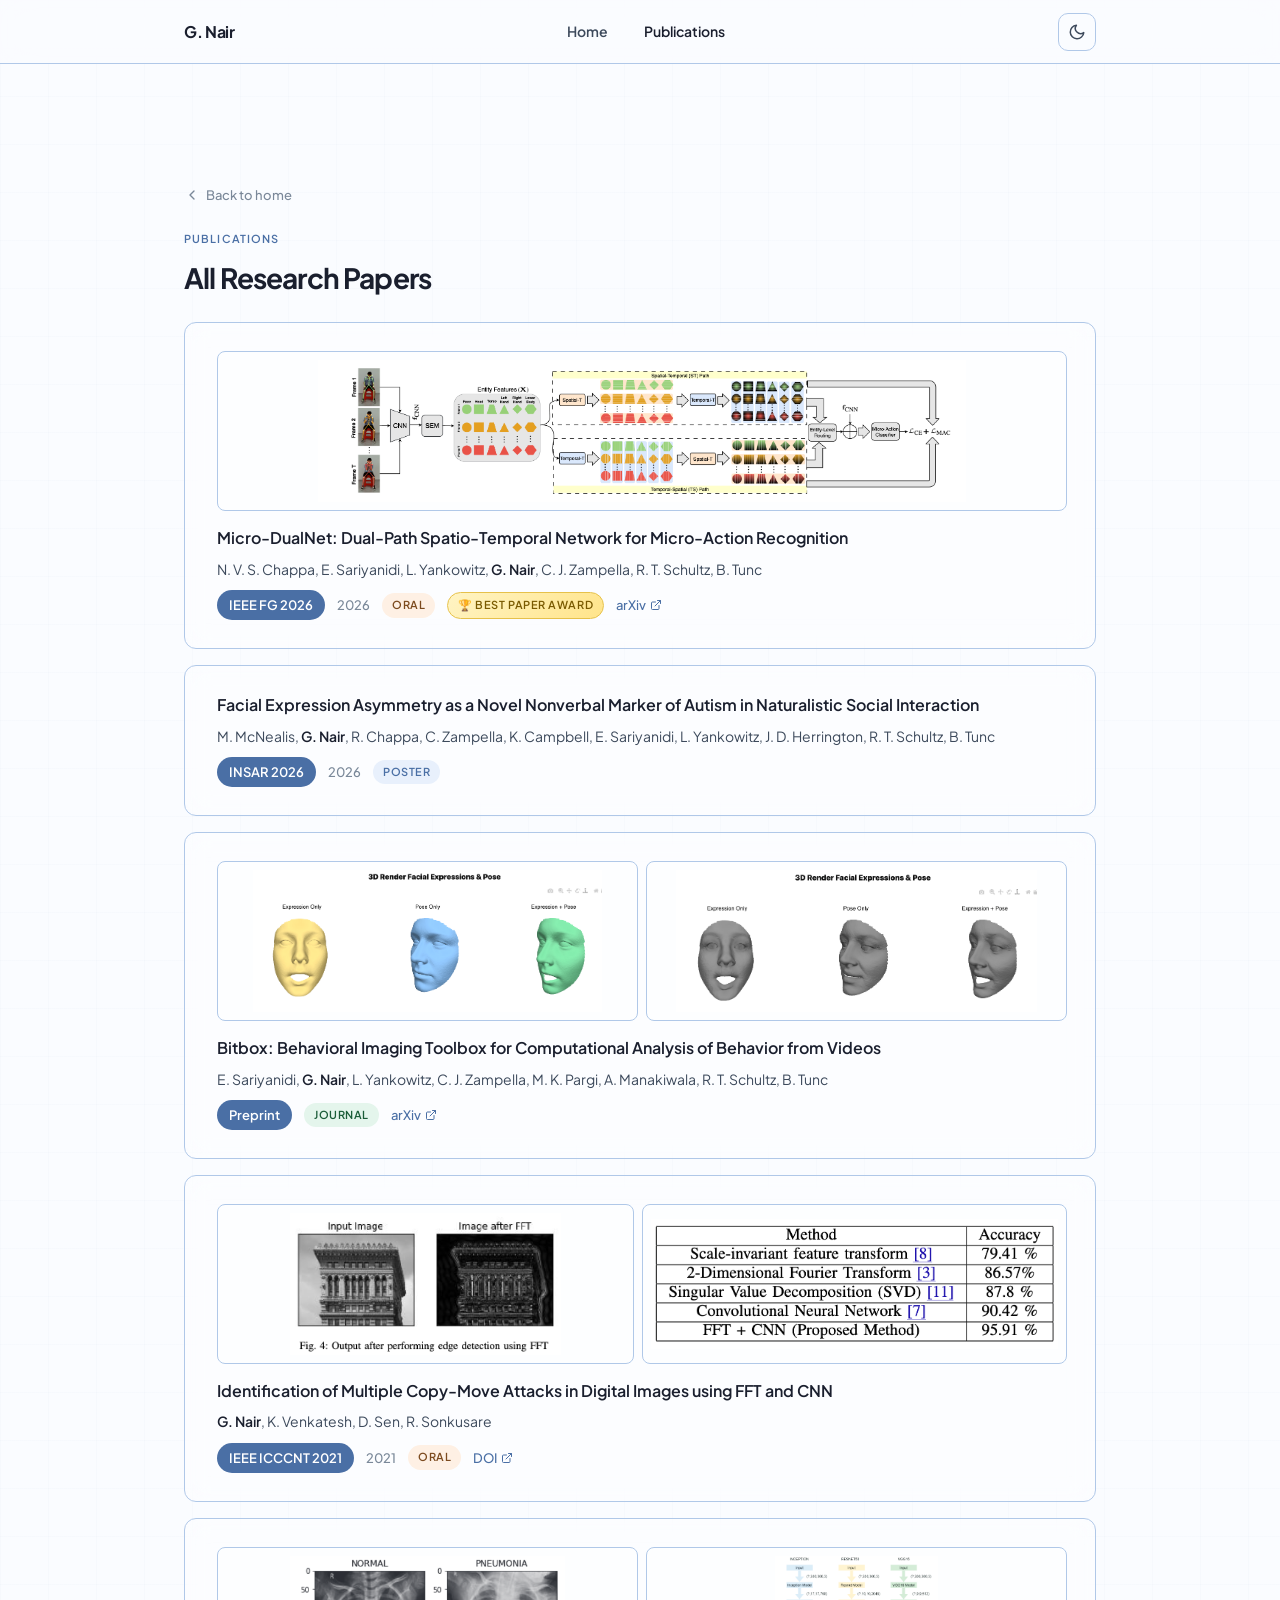
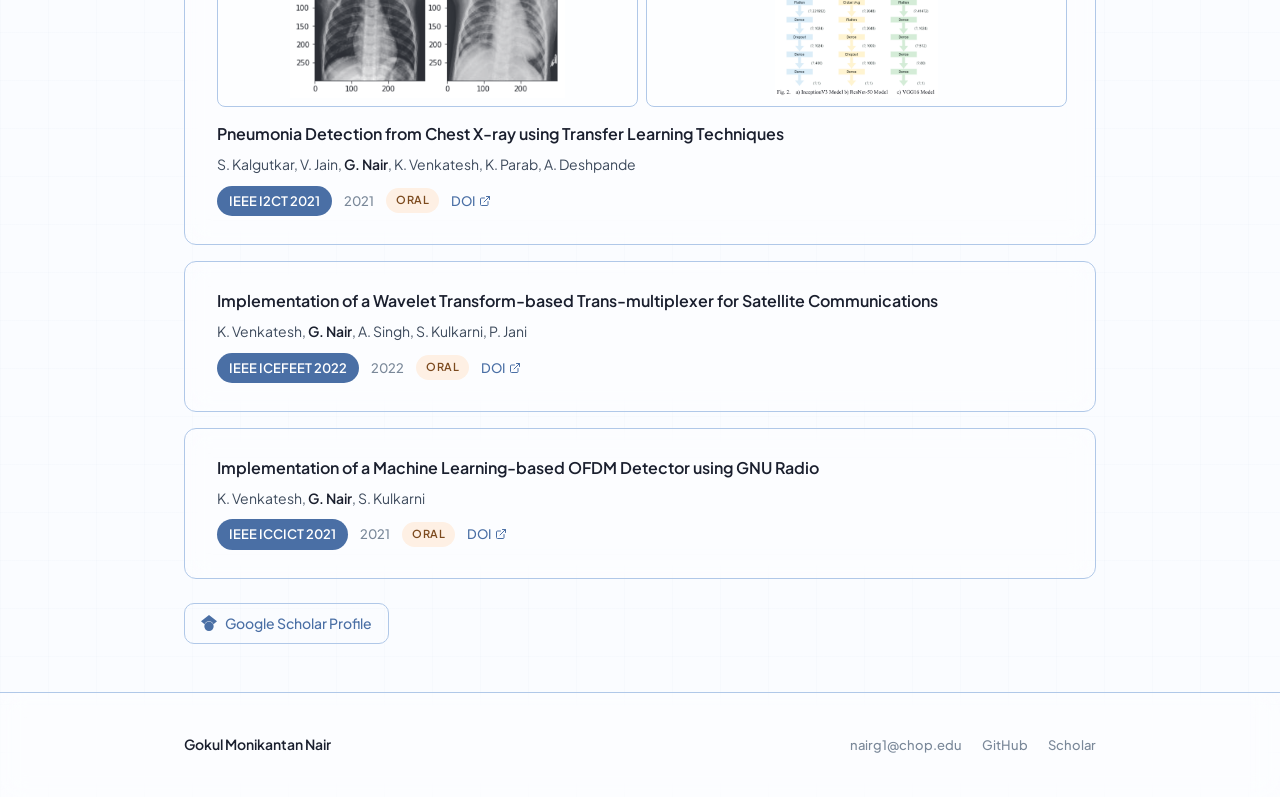
==== publications.html @ 69b96b4e "Add Best Paper Award badge to Selected Research, drop Forthcoming" ====
<!DOCTYPE html>
<html lang="en">
<head>
    <meta charset="UTF-8">
    <meta name="viewport" content="width=device-width, initial-scale=1.0">
    <title>Publications — Gokul Monikantan Nair</title>
    <meta name="description" content="Full list of publications by Gokul Monikantan Nair. Computer vision, behavioral analysis, and signal processing research.">
    <link rel="preconnect" href="https://fonts.googleapis.com">
    <link rel="preconnect" href="https://fonts.gstatic.com" crossorigin>
    <link href="https://fonts.googleapis.com/css2?family=Plus+Jakarta+Sans:wght@300;400;500;600;700;800&display=swap" rel="stylesheet">
    <link rel="stylesheet" href="css/style.css?v=7">
</head>
<body>

<!-- ── Navbar ── -->
<nav id="navbar">
    <div class="nav-primary">
        <div class="nav-inner">
            <a href="index.html" class="nav-brand">G. Nair</a>
            <div class="nav-pages">
                <a href="index.html">Home</a>
                <a href="publications.html" class="active">Publications</a>
            </div>
            <div class="nav-right">
                <button class="theme-toggle" id="themeToggle" aria-label="Toggle dark mode">
                    <svg class="icon-moon" viewBox="0 0 24 24" fill="none" stroke="currentColor" stroke-width="2" stroke-linecap="round" stroke-linejoin="round"><path d="M21 12.79A9 9 0 1 1 11.21 3 7 7 0 0 0 21 12.79z"/></svg>
                    <svg class="icon-sun" viewBox="0 0 24 24" fill="none" stroke="currentColor" stroke-width="2" stroke-linecap="round" stroke-linejoin="round"><circle cx="12" cy="12" r="5"/><line x1="12" y1="1" x2="12" y2="3"/><line x1="12" y1="21" x2="12" y2="23"/><line x1="4.22" y1="4.22" x2="5.64" y2="5.64"/><line x1="18.36" y1="18.36" x2="19.78" y2="19.78"/><line x1="1" y1="12" x2="3" y2="12"/><line x1="21" y1="12" x2="23" y2="12"/><line x1="4.22" y1="19.78" x2="5.64" y2="18.36"/><line x1="18.36" y1="5.64" x2="19.78" y2="4.22"/></svg>
                </button>
            </div>
        </div>
    </div>
</nav>

<main>

<section class="section" style="padding-top: 80px;">
    <a href="index.html" style="font-size: 13px; font-weight: 500; color: var(--text-tertiary); display: inline-flex; align-items: center; gap: 6px; margin-bottom: 24px;">
        <svg width="16" height="16" viewBox="0 0 24 24" fill="none" stroke="currentColor" stroke-width="2" stroke-linecap="round" stroke-linejoin="round"><polyline points="15 18 9 12 15 6"/></svg>
        Back to home
    </a>
    <p class="section-label">Publications</p>
    <h2 class="section-title">All Research Papers</h2>

    <div class="pub-list">

        <div class="pub-card">
            <img src="assets/publication assetts/microdualnet.png" alt="Micro-DualNet figure" class="pub-thumb">
            <p class="pub-title">Micro-DualNet: Dual-Path Spatio-Temporal Network for Micro-Action Recognition</p>
            <p class="pub-authors">N. V. S. Chappa, E. Sariyanidi, L. Yankowitz, <strong>G. Nair</strong>, C. J. Zampella, R. T. Schultz, B. Tunc</p>
            <div class="pub-meta">
                <span class="pub-venue">IEEE FG 2026</span>
                <span class="pub-year">2026</span>
                <span class="pub-badge pub-badge--oral">Oral</span>
                <a href="#" class="pub-badge pub-badge--award" data-lightbox="assets/IMG_5913.jpeg" data-lightbox-alt="FG 2026 Best Paper Award certificate">🏆 Best Paper Award</a>
                <a href="https://arxiv.org/abs/2604.21011" target="_blank" rel="noopener" class="pub-doi">
                    arXiv <svg viewBox="0 0 24 24" fill="none" stroke="currentColor" stroke-width="2" stroke-linecap="round" stroke-linejoin="round"><path d="M18 13v6a2 2 0 0 1-2 2H5a2 2 0 0 1-2-2V8a2 2 0 0 1 2-2h6"/><polyline points="15 3 21 3 21 9"/><line x1="10" y1="14" x2="21" y2="3"/></svg>
                </a>
            </div>
        </div>

        <div class="pub-card">
            <p class="pub-title">Facial Expression Asymmetry as a Novel Nonverbal Marker of Autism in Naturalistic Social Interaction</p>
            <p class="pub-authors">M. McNealis, <strong>G. Nair</strong>, R. Chappa, C. Zampella, K. Campbell, E. Sariyanidi, L. Yankowitz, J. D. Herrington, R. T. Schultz, B. Tunc</p>
            <div class="pub-meta">
                <span class="pub-venue">INSAR 2026</span>
                <span class="pub-year">2026</span>
                <span class="pub-badge">Poster</span>
            </div>
        </div>

        <div class="pub-card">
            <div class="pub-thumb-row">
                <img src="assets/publication assetts/bitbox.png" alt="Bitbox figure 1" class="pub-thumb">
                <img src="assets/publication assetts/bitbox2.png" alt="Bitbox figure 2" class="pub-thumb">
            </div>
            <p class="pub-title">Bitbox: Behavioral Imaging Toolbox for Computational Analysis of Behavior from Videos</p>
            <p class="pub-authors">E. Sariyanidi, <strong>G. Nair</strong>, L. Yankowitz, C. J. Zampella, M. K. Pargi, A. Manakiwala, R. T. Schultz, B. Tunc</p>
            <div class="pub-meta">
                <span class="pub-venue">Preprint</span>
                <span class="pub-badge pub-badge--journal">Journal</span>
                <a href="https://arxiv.org/abs/2512.17655" target="_blank" rel="noopener" class="pub-doi">
                    arXiv <svg viewBox="0 0 24 24" fill="none" stroke="currentColor" stroke-width="2" stroke-linecap="round" stroke-linejoin="round"><path d="M18 13v6a2 2 0 0 1-2 2H5a2 2 0 0 1-2-2V8a2 2 0 0 1 2-2h6"/><polyline points="15 3 21 3 21 9"/><line x1="10" y1="14" x2="21" y2="3"/></svg>
                </a>
            </div>
        </div>

        <div class="pub-card">
            <div class="pub-thumb-row">
                <img src="assets/publication assetts/copymove.png" alt="Copy-Move figure 1" class="pub-thumb">
                <img src="assets/publication assetts/copymove_2.png" alt="Copy-Move figure 2" class="pub-thumb">
            </div>
            <p class="pub-title">Identification of Multiple Copy-Move Attacks in Digital Images using FFT and CNN</p>
            <p class="pub-authors"><strong>G. Nair</strong>, K. Venkatesh, D. Sen, R. Sonkusare</p>
            <div class="pub-meta">
                <span class="pub-venue">IEEE ICCCNT 2021</span>
                <span class="pub-year">2021</span>
                <span class="pub-badge pub-badge--oral">Oral</span>
                <a href="https://doi.org/10.1109/ICCCNT51525.2021.9580052" target="_blank" rel="noopener" class="pub-doi">
                    DOI <svg viewBox="0 0 24 24" fill="none" stroke="currentColor" stroke-width="2" stroke-linecap="round" stroke-linejoin="round"><path d="M18 13v6a2 2 0 0 1-2 2H5a2 2 0 0 1-2-2V8a2 2 0 0 1 2-2h6"/><polyline points="15 3 21 3 21 9"/><line x1="10" y1="14" x2="21" y2="3"/></svg>
                </a>
            </div>
        </div>

        <div class="pub-card">
            <div class="pub-thumb-row">
                <img src="assets/publication assetts/pneumonia.png" alt="Pneumonia figure 1" class="pub-thumb">
                <img src="assets/publication assetts/penumonia_2.png" alt="Pneumonia figure 2" class="pub-thumb">
            </div>
            <p class="pub-title">Pneumonia Detection from Chest X-ray using Transfer Learning Techniques</p>
            <p class="pub-authors">S. Kalgutkar, V. Jain, <strong>G. Nair</strong>, K. Venkatesh, K. Parab, A. Deshpande</p>
            <div class="pub-meta">
                <span class="pub-venue">IEEE I2CT 2021</span>
                <span class="pub-year">2021</span>
                <span class="pub-badge pub-badge--oral">Oral</span>
                <a href="https://doi.org/10.1109/I2CT51068.2021.9417872" target="_blank" rel="noopener" class="pub-doi">
                    DOI <svg viewBox="0 0 24 24" fill="none" stroke="currentColor" stroke-width="2" stroke-linecap="round" stroke-linejoin="round"><path d="M18 13v6a2 2 0 0 1-2 2H5a2 2 0 0 1-2-2V8a2 2 0 0 1 2-2h6"/><polyline points="15 3 21 3 21 9"/><line x1="10" y1="14" x2="21" y2="3"/></svg>
                </a>
            </div>
        </div>

        <div class="pub-card">
            <p class="pub-title">Implementation of a Wavelet Transform-based Trans-multiplexer for Satellite Communications</p>
            <p class="pub-authors">K. Venkatesh, <strong>G. Nair</strong>, A. Singh, S. Kulkarni, P. Jani</p>
            <div class="pub-meta">
                <span class="pub-venue">IEEE ICEFEET 2022</span>
                <span class="pub-year">2022</span>
                <span class="pub-badge pub-badge--oral">Oral</span>
                <a href="https://doi.org/10.1109/ICEFEET51821.2022.9847992" target="_blank" rel="noopener" class="pub-doi">
                    DOI <svg viewBox="0 0 24 24" fill="none" stroke="currentColor" stroke-width="2" stroke-linecap="round" stroke-linejoin="round"><path d="M18 13v6a2 2 0 0 1-2 2H5a2 2 0 0 1-2-2V8a2 2 0 0 1 2-2h6"/><polyline points="15 3 21 3 21 9"/><line x1="10" y1="14" x2="21" y2="3"/></svg>
                </a>
            </div>
        </div>

        <div class="pub-card">
            <p class="pub-title">Implementation of a Machine Learning-based OFDM Detector using GNU Radio</p>
            <p class="pub-authors">K. Venkatesh, <strong>G. Nair</strong>, S. Kulkarni</p>
            <div class="pub-meta">
                <span class="pub-venue">IEEE ICCICT 2021</span>
                <span class="pub-year">2021</span>
                <span class="pub-badge pub-badge--oral">Oral</span>
                <a href="https://doi.org/10.1109/ICCICT50803.2021.9510060" target="_blank" rel="noopener" class="pub-doi">
                    DOI <svg viewBox="0 0 24 24" fill="none" stroke="currentColor" stroke-width="2" stroke-linecap="round" stroke-linejoin="round"><path d="M18 13v6a2 2 0 0 1-2 2H5a2 2 0 0 1-2-2V8a2 2 0 0 1 2-2h6"/><polyline points="15 3 21 3 21 9"/><line x1="10" y1="14" x2="21" y2="3"/></svg>
                </a>
            </div>
        </div>

    </div>

    <a href="https://scholar.google.com/citations?user=rhHh-7oAAAAJ&hl=en" target="_blank" rel="noopener" class="scholar-link" style="margin-top: 24px;">
        <svg viewBox="0 0 24 24" fill="currentColor"><path d="M5.242 13.769L0 9.5 12 0l12 9.5-5.242 4.269C17.548 11.249 14.978 9.5 12 9.5c-2.977 0-5.548 1.748-6.758 4.269zM12 10a7 7 0 1 0 0 14 7 7 0 0 0 0-14z"/></svg>
        Google Scholar Profile
    </a>
</section>

</main>

<!-- ── Footer ── -->
<footer>
    <div class="footer-inner">
        <span class="footer-name">Gokul Monikantan Nair</span>
        <div class="footer-links">
            <a href="mailto:nairg1@chop.edu">nairg1@chop.edu</a>
            <a href="https://github.com/nairg1" target="_blank" rel="noopener">GitHub</a>
            <a href="https://scholar.google.com/citations?user=rhHh-7oAAAAJ&hl=en" target="_blank" rel="noopener">Scholar</a>
        </div>
    </div>
</footer>

<!-- ── Lightbox ── -->
<div class="lightbox" id="lightbox" role="dialog" aria-modal="true" aria-label="Image preview" hidden>
    <button class="lightbox-close" id="lightboxClose" aria-label="Close">
        <svg viewBox="0 0 24 24" fill="none" stroke="currentColor" stroke-width="2.5" stroke-linecap="round" stroke-linejoin="round"><line x1="18" y1="6" x2="6" y2="18"/><line x1="6" y1="6" x2="18" y2="18"/></svg>
    </button>
    <img class="lightbox-img" id="lightboxImg" alt="">
</div>

<script src="js/main.js?v=3"></script>
</body>
</html>
---- css/style.css ----
/* ── Reset & Base ── */
*, *::before, *::after { margin: 0; padding: 0; box-sizing: border-box; }

:root {
    --accent: #4a6fa5;
    --accent-light: #6b8fc0;
    --accent-bg: #e8f0fc;
    --bg: #fafcff;
    --bg-card: rgba(255, 255, 255, 0.35);
    --text: #1a1f2e;
    --text-secondary: #3d4a5c;
    --text-tertiary: #7a8899;
    --border: #b0c8e8;
    --gold: #4a6fa5;
    --sand: #dce8f5;
    --sage: #b8d0ed;
    --shadow-sm: 0 1px 2px rgba(26,31,46,0.06);
    --shadow-md: 0 4px 16px rgba(26,31,46,0.08), 0 1px 3px rgba(26,31,46,0.04);
    --shadow-lg: 0 12px 32px rgba(26,31,46,0.1), 0 4px 8px rgba(26,31,46,0.04);
    --radius: 12px;
    --nav-height: 64px;
    --max-w: 960px;
    --nav-bg: rgba(250, 252, 255, 0.8);
    --nav-bg-scroll: rgba(250, 252, 255, 0.95);
    --mesh: rgba(74, 111, 165, 0.02);
}

[data-theme="dark"] {
    --accent: #6b8fc0;
    --accent-light: #8dadd6;
    --accent-bg: rgba(74, 111, 165, 0.12);
    --bg: #0c0f14;
    --bg-card: #141820;
    --text: #dce4f0;
    --text-secondary: #94a3b8;
    --text-tertiary: #5c6b80;
    --border: #1e2a3a;
    --gold: #6b8fc0;
    --sand: #1a2535;
    --sage: #1e2a3a;
    --shadow-sm: 0 1px 2px rgba(0,0,0,0.4);
    --shadow-md: 0 4px 16px rgba(0,0,0,0.35), 0 1px 3px rgba(0,0,0,0.25);
    --shadow-lg: 0 12px 32px rgba(0,0,0,0.45), 0 4px 8px rgba(0,0,0,0.25);
    --nav-bg: rgba(14, 14, 12, 0.8);
    --nav-bg-scroll: rgba(14, 14, 12, 0.95);
    --mesh: rgba(107, 143, 192, 0.06);
}

html { scroll-behavior: smooth; scroll-padding-top: calc(var(--nav-height) + 40px + 24px); }

body {
    font-family: 'Plus Jakarta Sans', -apple-system, BlinkMacSystemFont, 'Segoe UI', sans-serif;
    background-color: var(--bg);
    background-image:
        linear-gradient(to right, var(--mesh) 1px, transparent 1px),
        linear-gradient(to bottom, var(--mesh) 1px, transparent 1px);
    background-size: 48px 48px;
    color: var(--text);
    line-height: 1.7;
    font-size: 15px;
    -webkit-font-smoothing: antialiased;
    -moz-osx-font-smoothing: grayscale;
    transition: background 0.4s, color 0.4s;
}

::selection { background: var(--accent); color: #fff; }

a { color: var(--accent); text-decoration: none; transition: color 0.2s; }
a:hover { color: var(--accent-light); }



/* ── Animations ── */
@keyframes fadeUp {
    from { opacity: 0; transform: translateY(24px); }
    to { opacity: 1; transform: translateY(0); }
}
@keyframes fadeIn {
    from { opacity: 0; }
    to { opacity: 1; }
}

.animate-on-scroll {
    opacity: 0;
    transform: translateY(24px);
    transition: opacity 0.6s cubic-bezier(0.22, 1, 0.36, 1), transform 0.6s cubic-bezier(0.22, 1, 0.36, 1);
}
.animate-on-scroll.visible {
    opacity: 1;
    transform: translateY(0);
}
.animate-on-scroll.visible.delay-1 { transition-delay: 0.1s; }
.animate-on-scroll.visible.delay-2 { transition-delay: 0.2s; }
.animate-on-scroll.visible.delay-3 { transition-delay: 0.3s; }
.animate-on-scroll.visible.delay-4 { transition-delay: 0.4s; }

/* ── Navbar ── */
nav {
    position: fixed;
    top: 0; left: 0; right: 0;
    z-index: 1000;
    transition: box-shadow 0.3s;
}
nav.scrolled {
    box-shadow: 0 1px 12px rgba(0,0,0,0.06);
}

/* Primary bar */
.nav-primary {
    height: var(--nav-height);
    background: var(--nav-bg);
    backdrop-filter: blur(16px);
    -webkit-backdrop-filter: blur(16px);
    border-bottom: 1px solid var(--border);
}
.nav-inner {
    max-width: var(--max-w);
    margin: 0 auto;
    padding: 0 24px;
    height: 100%;
    display: flex;
    align-items: center;
    justify-content: space-between;
}
.nav-brand {
    font-weight: 700;
    font-size: 16px;
    color: var(--text);
    letter-spacing: -0.02em;
}
.nav-pages { display: flex; gap: 4px; }
.nav-pages a {
    color: var(--text-secondary);
    font-size: 14px;
    font-weight: 600;
    padding: 6px 16px;
    border-radius: 8px;
    transition: color 0.2s, background 0.2s;
}
.nav-pages a:hover, .nav-pages a.active {
    color: var(--text);
}
.nav-right {
    display: flex;
    align-items: center;
    gap: 8px;
}

/* Sub bar */
.nav-sub {
    height: 40px;
    background: var(--nav-bg-scroll);
    border-bottom: 1px solid var(--border);
}
.nav-sub .nav-inner { height: 40px; justify-content: center; }
.nav-sections { display: flex; gap: 4px; }
.nav-sections a {
    color: var(--text-tertiary);
    font-size: 12px;
    font-weight: 500;
    padding: 4px 12px;
    border-radius: 6px;
    transition: color 0.2s, background 0.2s;
}
.nav-sections a:hover, .nav-sections a.active {
    color: var(--accent);
    background: var(--accent-bg);
}

.nav-mobile-toggle {
    display: none;
    background: none;
    border: none;
    cursor: pointer;
    padding: 8px;
    color: var(--text);
}
.nav-mobile-toggle svg { display: block; }

/* ── Layout ── */
main { padding-top: calc(var(--nav-height) + 40px); }
.section {
    max-width: var(--max-w);
    margin: 0 auto;
    padding: 48px 24px;
}
.section-label {
    font-size: 11px;
    font-weight: 600;
    text-transform: uppercase;
    letter-spacing: 0.1em;
    color: var(--accent);
    margin-bottom: 12px;
}
.section-title {
    font-size: 28px;
    font-weight: 700;
    letter-spacing: -0.03em;
    color: var(--text);
    margin-bottom: 28px;
    line-height: 1.2;
}
.divider {
    max-width: var(--max-w);
    margin: 0 auto;
    padding: 0 24px;
}
.divider hr {
    border: none;
    height: 1px;
    background: var(--border);
}

/* ── News ── */
.news-list {
    display: flex;
    flex-direction: column;
    max-height: 200px;
    overflow-y: auto;
    scrollbar-width: thin;
    scrollbar-color: var(--border) transparent;
    padding: 0 12px 0 0;
    position: relative;
}
.news-list::-webkit-scrollbar { width: 3px; }
.news-list::-webkit-scrollbar-track { background: transparent; }
.news-list::-webkit-scrollbar-thumb { background: var(--border); border-radius: 3px; }
.news-list::after {
    content: '';
    position: sticky;
    bottom: 0;
    left: 0;
    right: 0;
    height: 48px;
    background: linear-gradient(transparent, var(--bg));
    pointer-events: none;
    display: block;
}
.news-item {
    display: flex;
    gap: 20px;
    padding: 14px 0;
    border-bottom: 1px solid var(--border);
    align-items: baseline;
}
.news-item:last-child { border-bottom: none; }
.news-date {
    font-size: 13px;
    font-weight: 600;
    color: var(--text-tertiary);
    white-space: nowrap;
    min-width: 90px;
    font-variant-numeric: tabular-nums;
}
.news-text {
    font-size: 14px;
    color: var(--text-secondary);
    line-height: 1.6;
}
.news-text strong { color: var(--text); font-weight: 600; }
.news-icon {
    width: 18px;
    height: 18px;
    object-fit: contain;
    vertical-align: -3px;
    margin-right: 2px;
}

/* ── Hero ── */
.hero {
    max-width: var(--max-w);
    margin: 0 auto;
    padding: 80px 24px 48px;
    display: flex;
    align-items: center;
    gap: 48px;
}
.hero-photo-wrap {
    display: flex;
    flex-direction: column;
    align-items: center;
    gap: 14px;
    flex-shrink: 0;
}
.hero-address {
    font-size: 13px;
    color: var(--text-tertiary);
    line-height: 1.6;
    text-align: center;
    letter-spacing: 0.01em;
}
.hero-text { flex: 1; min-width: 0; }
.hero-photo {
    width: 220px;
    height: 220px;
    border-radius: 50%;
    overflow: hidden;
    flex-shrink: 0;
    box-shadow: var(--shadow-md);
}
.hero-photo img {
    width: 100%;
    height: 100%;
    object-fit: cover;
    border-radius: 50%;
    filter: grayscale(20%);
    transition: filter 0.4s;
}
.hero-photo:hover img {
    filter: grayscale(0%);
}
.hero h1 {
    font-size: clamp(40px, 7vw, 60px);
    font-weight: 400;
    letter-spacing: -0.04em;
    line-height: 1.1;
    margin-bottom: 20px;
    color: var(--text);
}
.hero h1 .hero-first-name {
    font-weight: 800;
    color: var(--accent);
}
.hero h1 .hero-word {
    display: inline-block;
    opacity: 0;
    filter: blur(8px);
    transform: translateY(30px) scale(0.95);
    animation: heroWordIn 0.8s cubic-bezier(0.16, 1, 0.3, 1) forwards;
}
.hero h1 .hero-word:nth-child(1) { animation-delay: 0.2s; }
.hero h1 .hero-word:nth-child(2) { animation-delay: 0.4s; }
.hero h1 .hero-word:nth-child(3) { animation-delay: 0.6s; }
@keyframes heroWordIn {
    0% { opacity: 0; filter: blur(8px); transform: translateY(30px) scale(0.95); }
    60% { opacity: 1; filter: blur(0); transform: translateY(-4px) scale(1.02); }
    100% { opacity: 1; filter: blur(0); transform: translateY(0) scale(1); }
}

/* Stagger the bio and links too */
.hero-bio {
    animation: heroFadeIn 0.7s cubic-bezier(0.16, 1, 0.3, 1) 0.8s both;
}
.hero-links {
    animation: heroFadeIn 0.7s cubic-bezier(0.16, 1, 0.3, 1) 1s both;
}
.hero-photo-wrap {
    animation: heroPhotoIn 0.9s cubic-bezier(0.16, 1, 0.3, 1) 0.1s both;
}
@keyframes heroFadeIn {
    from { opacity: 0; transform: translateY(16px); }
    to { opacity: 1; transform: translateY(0); }
}
@keyframes heroPhotoIn {
    from { opacity: 0; transform: scale(0.9); }
    to { opacity: 1; transform: scale(1); }
}
.hero-bio {
    font-size: 17px;
    line-height: 1.8;
    color: var(--text-secondary);
    max-width: 600px;
    margin-bottom: 32px;
}
.hero-links {
    display: flex;
    gap: 16px;
    flex-wrap: wrap;
    justify-content: space-between;
    max-width: 360px;
}
.hero-link.icon-only {
    width: 40px;
    height: 40px;
    padding: 0;
    justify-content: center;
    background: transparent;
    border: none;
    color: var(--text-secondary);
}
.hero-link.icon-only:hover {
    color: var(--accent);
    transform: translateY(-2px);
    background: transparent;
    box-shadow: none;
}
.hero-link.icon-only svg { width: 20px; height: 20px; }
.hero-link {
    display: inline-flex;
    align-items: center;
    gap: 8px;
    padding: 10px 20px;
    border-radius: 10px;
    font-size: 14px;
    font-weight: 500;
    transition: all 0.25s cubic-bezier(0.22, 1, 0.36, 1);
}
.hero-link.primary {
    background: var(--accent);
    color: #fff;
}
.hero-link.primary:hover {
    background: var(--accent-light);
    color: #fff;
    transform: translateY(-1px);
    box-shadow: 0 4px 14px rgba(74, 111, 165, 0.25);
}
.hero-link.secondary {
    background: var(--bg-card);
    color: var(--text);
    border: 1px solid var(--border);
}
.hero-link.secondary:hover {
    border-color: var(--accent);
    color: var(--accent);
    transform: translateY(-1px);
    box-shadow: var(--shadow-md);
}
.hero-link svg { width: 16px; height: 16px; flex-shrink: 0; }

/* ── Dark mode toggle ── */
.theme-toggle {
    background: none;
    border: 1px solid var(--border);
    border-radius: 10px;
    width: 38px;
    height: 38px;
    display: flex;
    align-items: center;
    justify-content: center;
    cursor: pointer;
    color: var(--text-secondary);
    transition: color 0.3s, border-color 0.3s, background 0.3s;
    flex-shrink: 0;
}
.theme-toggle:hover {
    color: var(--accent);
    border-color: var(--accent);
    background: var(--accent-bg);
}
.theme-toggle svg { width: 18px; height: 18px; }
.theme-toggle .icon-sun { display: none; }
.theme-toggle .icon-moon { display: block; }
[data-theme="dark"] .theme-toggle .icon-sun { display: block; }
[data-theme="dark"] .theme-toggle .icon-moon { display: none; }

/* ── Education ── */
.edu-grid { display: flex; flex-direction: column; gap: 16px; }
.edu-card {
    background: var(--bg-card);
    backdrop-filter: blur(12px);
    -webkit-backdrop-filter: blur(12px);
    border: 1px solid var(--border);
    border-radius: var(--radius);
    padding: 24px 28px;
    display: flex;
    align-items: center;
    gap: 18px;
    transition: box-shadow 0.3s, transform 0.3s, border-color 0.3s;
}
.edu-card:hover {
    box-shadow: var(--shadow-md);
    transform: translateY(-2px);
    border-color: var(--accent-light);
}
.edu-logo {
    width: 44px;
    height: 44px;
    flex-shrink: 0;
    display: flex;
    align-items: center;
    justify-content: center;
}
.edu-logo img {
    width: 100%;
    height: 100%;
    object-fit: contain;
    filter: none;
    opacity: 1;
    transition: filter 0.4s, opacity 0.4s;
}
.edu-card:hover .edu-logo img {
    filter: none;
    opacity: 1;
}
.edu-info { flex: 1; min-width: 0; }
.edu-card--courses { align-items: flex-start; }
.edu-card--courses .edu-logo { margin-top: 2px; }
.edu-courses-toggle {
    display: inline-flex;
    align-items: center;
    gap: 6px;
    font-size: 13px;
    font-weight: 500;
    color: var(--accent);
    background: none;
    border: none;
    cursor: pointer;
    padding: 4px 0;
    margin-top: 6px;
    transition: color 0.2s;
}
.edu-courses-toggle:hover { color: var(--accent-light); }
.edu-courses-toggle svg {
    width: 14px;
    height: 14px;
    transition: transform 0.3s cubic-bezier(0.22, 1, 0.36, 1);
}
.edu-courses-toggle.open svg { transform: rotate(180deg); }
.edu-courses {
    max-height: 0;
    overflow: hidden;
    transition: max-height 0.4s cubic-bezier(0.22, 1, 0.36, 1), opacity 0.3s;
    opacity: 0;
}
.edu-courses.open {
    max-height: 300px;
    opacity: 1;
}
.edu-courses ul {
    list-style: none;
    display: flex;
    flex-wrap: wrap;
    gap: 6px;
    padding-top: 10px;
}
.edu-courses li {
    font-size: 12px;
    font-weight: 500;
    color: var(--text-secondary);
    background: var(--bg);
    border: 1px solid var(--border);
    padding: 5px 12px;
    border-radius: 6px;
    transition: border-color 0.2s, color 0.2s;
}
.edu-courses li:hover {
    border-color: var(--accent-light);
    color: var(--accent);
}
.edu-degree {
    font-size: 16px;
    font-weight: 600;
    color: var(--text);
    margin-bottom: 4px;
}
.edu-gpa {
    font-size: 12px;
    font-weight: 500;
    color: var(--text-tertiary);
    margin-left: 8px;
}
.edu-school {
    font-size: 14px;
    color: var(--text-secondary);
}
.edu-year {
    font-size: 13px;
    font-weight: 500;
    color: var(--text-tertiary);
    white-space: nowrap;
    background: var(--bg);
    padding: 4px 12px;
    border-radius: 100px;
}

/* ── Experience ── */
.timeline { position: relative; }
.timeline::before {
    content: '';
    position: absolute;
    left: 15px;
    top: 8px;
    bottom: 8px;
    width: 2px;
    border: none;
    background: repeating-linear-gradient(
        to bottom,
        var(--border) 0px,
        var(--border) 8px,
        transparent 8px,
        transparent 20px
    );
}
.timeline-item {
    position: relative;
    padding-left: 48px;
    padding-bottom: 40px;
    display: flex;
    align-items: center;
}
.timeline-item:last-child { padding-bottom: 0; }
.timeline-dot {
    position: absolute;
    left: 9px;
    width: 14px;
    height: 14px;
    border-radius: 50%;
    background: var(--bg);
    border: 2px solid var(--border);
    z-index: 1;
    transition: all 0.4s cubic-bezier(0.22, 1, 0.36, 1);
    box-shadow: 0 0 0 4px var(--bg);
}
.timeline-item:first-child .timeline-dot {
    background: var(--accent);
    border-color: var(--accent);
    box-shadow: 0 0 0 4px var(--bg), 0 0 0 6px var(--accent-bg);
}
.timeline-item:hover .timeline-dot {
    background: var(--accent);
    border-color: var(--accent);
    transform: scale(1.3);
    box-shadow: 0 0 0 4px var(--bg), 0 0 0 6px var(--accent-bg);
}
.timeline-card {
    background: var(--bg-card);
    backdrop-filter: blur(12px);
    -webkit-backdrop-filter: blur(12px);
    border: 1px solid var(--border);
    border-radius: var(--radius);
    padding: 24px 28px;
    transition: box-shadow 0.3s, transform 0.3s, border-color 0.3s;
    display: flex;
    gap: 20px;
    align-items: flex-start;
}
.timeline-item:hover .timeline-card {
    box-shadow: var(--shadow-md);
    transform: translateY(-2px);
    border-color: var(--accent-light);
}
.timeline-logo {
    width: 32px;
    height: 32px;
    border-radius: 50%;
    flex-shrink: 0;
    overflow: hidden;
    background: var(--sage);
}
.timeline-logo img {
    width: 100%;
    height: 100%;
    object-fit: cover;
    filter: none;
    opacity: 1;
    transition: filter 0.4s, opacity 0.4s;
}
.timeline-item:hover .timeline-logo img {
    filter: none;
    opacity: 1;
}
.timeline-content { flex: 1; min-width: 0; }
.timeline-header {
    display: flex;
    justify-content: space-between;
    align-items: flex-start;
    gap: 12px;
    margin-bottom: 8px;
    flex-wrap: wrap;
}
.timeline-role {
    font-size: 16px;
    font-weight: 600;
    color: var(--text);
}
.timeline-date {
    font-size: 13px;
    font-weight: 500;
    color: var(--text-tertiary);
    white-space: nowrap;
    background: var(--bg);
    padding: 4px 12px;
    border-radius: 100px;
}
.timeline-org {
    font-size: 14px;
    color: var(--accent);
    font-weight: 500;
    margin-bottom: 10px;
}
.timeline-desc {
    font-size: 14px;
    color: var(--text-secondary);
    line-height: 1.7;
}

/* ── Publications ── */
.pub-list { display: flex; flex-direction: column; gap: 16px; }
.pub-thumb {
    width: 100%;
    height: 160px;
    object-fit: contain;
    border-radius: 8px;
    margin-bottom: 16px;
    border: 1px solid var(--border);
    display: block;
    background: var(--bg-card);
    padding: 8px;
    transition: transform 0.35s cubic-bezier(0.22, 1, 0.36, 1);
}
.pub-card:hover .pub-thumb {
    transform: scale(1.02);
}
.pub-thumb-row {
    display: flex;
    gap: 8px;
    margin-bottom: 16px;
}
.pub-thumb-row .pub-thumb {
    width: 50%;
    margin-bottom: 0;
}

.pub-card {
    background: var(--bg-card);
    backdrop-filter: blur(12px);
    -webkit-backdrop-filter: blur(12px);
    border: 1px solid var(--border);
    border-radius: var(--radius);
    padding: 28px;
    padding-left: 32px;
    transition: transform 0.35s cubic-bezier(0.22, 1, 0.36, 1),
                box-shadow 0.35s cubic-bezier(0.22, 1, 0.36, 1),
                border-color 0.35s cubic-bezier(0.22, 1, 0.36, 1),
                background 0.35s cubic-bezier(0.22, 1, 0.36, 1);
    position: relative;
    overflow: hidden;
}
.pub-card::before {
    content: '';
    position: absolute;
    left: 0;
    top: 0;
    bottom: 0;
    width: 3px;
    background: var(--accent);
    transform: scaleY(0);
    transform-origin: top;
    transition: transform 0.4s cubic-bezier(0.22, 1, 0.36, 1);
}
.pub-card:hover {
    box-shadow: var(--shadow-lg);
    transform: translateY(-4px);
    border-color: var(--accent-light);
    background: var(--accent-bg);
}
.pub-card:hover::before {
    transform: scaleY(1);
}
.pub-card .pub-title,
.pub-card .pub-authors,
.pub-card .pub-meta {
    transition: transform 0.35s cubic-bezier(0.22, 1, 0.36, 1);
}
.pub-card:hover .pub-title { transform: translateX(4px); }
.pub-title {
    font-size: 16px;
    font-weight: 600;
    color: var(--text);
    margin-bottom: 8px;
    line-height: 1.4;
}
.pub-authors {
    font-size: 14px;
    color: var(--text-secondary);
    margin-bottom: 10px;
    line-height: 1.6;
}
.pub-authors strong { color: var(--text); font-weight: 600; }
.pub-meta {
    display: flex;
    align-items: center;
    gap: 12px;
    flex-wrap: wrap;
}
.pub-venue {
    font-size: 13px;
    font-weight: 600;
    color: #fff;
    background: var(--gold);
    padding: 4px 12px;
    border-radius: 100px;
}
.pub-year {
    font-size: 13px;
    color: var(--text-tertiary);
    font-weight: 500;
}
.pub-doi {
    font-size: 13px;
    font-weight: 500;
    color: var(--accent);
    display: inline-flex;
    align-items: center;
    gap: 4px;
    transition: color 0.2s;
}
.pub-doi:hover { color: var(--accent-light); }
.pub-doi svg { width: 12px; height: 12px; }
.pub-badge {
    font-size: 11px;
    font-weight: 600;
    text-transform: uppercase;
    letter-spacing: 0.05em;
    color: var(--accent);
    background: var(--accent-bg);
    padding: 3px 10px;
    border-radius: 100px;
}
.pub-badge--oral {
    color: #7c4a1e;
    background: #fef0e4;
}
.pub-badge--journal {
    color: #1a5c38;
    background: #e4f5ec;
}
.pub-badge--award {
    color: #7a5a00;
    background: linear-gradient(135deg, #fff4c4 0%, #ffe48a 100%);
    border: 1px solid #e6c14a;
    text-decoration: none;
    cursor: pointer;
    transition: transform 0.15s ease, box-shadow 0.2s ease;
}
.pub-badge--award:hover {
    transform: translateY(-1px);
    box-shadow: 0 4px 10px rgba(230, 193, 74, 0.35);
}
[data-theme="dark"] .pub-badge--oral { color: #e8a87c; background: rgba(228, 120, 40, 0.12); }
[data-theme="dark"] .pub-badge--journal { color: #5ec48a; background: rgba(40, 180, 100, 0.1); }
[data-theme="dark"] .pub-badge--award {
    color: #ffd86b;
    background: rgba(230, 193, 74, 0.12);
    border-color: rgba(230, 193, 74, 0.4);
}

/* ── Award link in news ── */
.award-link {
    color: #b8860b;
    text-decoration: none;
    border-bottom: 1px dashed rgba(184, 134, 11, 0.5);
    cursor: pointer;
    transition: color 0.2s, border-color 0.2s;
}
.award-link:hover {
    color: #d4a017;
    border-bottom-color: #d4a017;
}
[data-theme="dark"] .award-link {
    color: #ffd86b;
    border-bottom-color: rgba(255, 216, 107, 0.5);
}
[data-theme="dark"] .award-link:hover { color: #ffe89a; border-bottom-color: #ffe89a; }

/* ── Lightbox ── */
.lightbox {
    position: fixed;
    inset: 0;
    background: rgba(0, 0, 0, 0.85);
    display: flex;
    align-items: center;
    justify-content: center;
    z-index: 1000;
    padding: 24px;
    opacity: 0;
    transition: opacity 0.2s ease;
}
.lightbox[hidden] { display: none; }
.lightbox.visible { opacity: 1; }
.lightbox-img {
    max-width: min(95vw, 1100px);
    max-height: 90vh;
    border-radius: 8px;
    box-shadow: 0 20px 60px rgba(0, 0, 0, 0.5);
    object-fit: contain;
    background: #fff;
}
.lightbox-close {
    position: absolute;
    top: 18px;
    right: 18px;
    width: 40px;
    height: 40px;
    border-radius: 50%;
    background: rgba(255, 255, 255, 0.12);
    color: #fff;
    border: none;
    cursor: pointer;
    display: flex;
    align-items: center;
    justify-content: center;
    transition: background 0.2s;
}
.lightbox-close:hover { background: rgba(255, 255, 255, 0.25); }
.lightbox-close svg { width: 20px; height: 20px; }
.scholar-link {
    display: inline-flex;
    align-items: center;
    gap: 8px;
    margin-top: 24px;
    font-size: 14px;
    font-weight: 500;
    color: var(--accent);
    padding: 8px 16px;
    border: 1px solid var(--border);
    border-radius: 10px;
    transition: all 0.25s;
}
.scholar-link:hover {
    border-color: var(--accent);
    background: var(--accent-bg);
    transform: translateY(-1px);
}
.scholar-link svg { width: 16px; height: 16px; }
.pub-links {
    display: flex;
    gap: 12px;
    margin-top: 24px;
    flex-wrap: wrap;
}

/* ── Projects ── */
.project-grid { display: flex; flex-direction: column; gap: 16px; }
.project-card {
    background: var(--bg-card);
    backdrop-filter: blur(12px);
    -webkit-backdrop-filter: blur(12px);
    border: 1px solid var(--border);
    border-radius: var(--radius);
    padding: 28px;
    transition: box-shadow 0.3s, transform 0.3s, border-color 0.3s;
}
.project-card:hover {
    box-shadow: var(--shadow-md);
    transform: translateY(-2px);
    border-color: var(--accent-light);
}
.project-title {
    font-size: 16px;
    font-weight: 600;
    color: var(--text);
    margin-bottom: 8px;
}
.project-desc {
    font-size: 14px;
    color: var(--text-secondary);
    line-height: 1.7;
    margin-bottom: 14px;
}
.project-tags { display: flex; flex-wrap: wrap; gap: 6px; }
.project-tag {
    font-size: 12px;
    font-weight: 500;
    color: var(--accent);
    background: var(--accent-bg);
    padding: 4px 10px;
    border-radius: 6px;
}

/* ── Skills ── */
#skills .skills-tags {
    display: grid;
    grid-template-columns: repeat(auto-fill, minmax(140px, 1fr));
    gap: 10px;
}
#skills .skill-tag {
    justify-content: center;
}
.skills-group { margin-bottom: 28px; }
.skills-group:last-child { margin-bottom: 0; }
.skills-group-title {
    font-size: 13px;
    font-weight: 600;
    color: var(--text-tertiary);
    text-transform: uppercase;
    letter-spacing: 0.08em;
    margin-bottom: 12px;
}
.skills-tags { display: flex; flex-wrap: wrap; gap: 10px; }
.skill-tag {
    display: inline-flex;
    align-items: center;
    gap: 10px;
    font-size: 13px;
    font-weight: 500;
    color: var(--text);
    background: var(--bg-card);
    backdrop-filter: blur(12px);
    -webkit-backdrop-filter: blur(12px);
    border: 1px solid var(--border);
    padding: 10px 18px;
    border-radius: 10px;
    transition: all 0.3s cubic-bezier(0.22, 1, 0.36, 1);
    cursor: default;
}
.skill-tag:hover {
    border-color: var(--accent);
    color: var(--accent);
    background: var(--accent-bg);
    transform: translateY(-3px);
    box-shadow: var(--shadow-md);
}
.skill-tag i,
.skill-tag svg {
    font-size: 20px;
    width: 20px;
    height: 20px;
    flex-shrink: 0;
    transition: transform 0.3s cubic-bezier(0.22, 1, 0.36, 1);
}
.skill-tag:hover i,
.skill-tag:hover svg {
    transform: scale(1.15);
}
.skill-tag .skill-icon-color { color: var(--text-tertiary); transition: color 0.3s; }
.skill-tag:hover .skill-icon-color { color: var(--accent); }

/* ── Footer ── */
footer {
    border-top: 1px solid var(--border);
    background: var(--bg-card);
    backdrop-filter: blur(12px);
    -webkit-backdrop-filter: blur(12px);
}
.footer-inner {
    max-width: var(--max-w);
    margin: 0 auto;
    padding: 40px 24px;
    display: flex;
    justify-content: space-between;
    align-items: center;
    flex-wrap: wrap;
    gap: 16px;
}
.footer-name {
    font-size: 14px;
    font-weight: 600;
    color: var(--text);
}
.footer-links {
    display: flex;
    gap: 20px;
}
.footer-links a {
    font-size: 13px;
    color: var(--text-tertiary);
    font-weight: 500;
    transition: color 0.2s;
}
.footer-links a:hover { color: var(--accent); }

/* ── Scroll to Top ── */
.scroll-top {
    position: fixed;
    bottom: 32px;
    right: 32px;
    width: 44px;
    height: 44px;
    background: var(--accent);
    color: #fff;
    border: none;
    border-radius: 12px;
    cursor: pointer;
    display: flex;
    align-items: center;
    justify-content: center;
    opacity: 0;
    visibility: hidden;
    transform: translateY(12px);
    transition: all 0.3s cubic-bezier(0.22, 1, 0.36, 1);
    box-shadow: 0 4px 14px rgba(74, 111, 165, 0.25);
    z-index: 999;
}
.scroll-top.visible {
    opacity: 1;
    visibility: visible;
    transform: translateY(0);
}
.scroll-top:hover {
    background: var(--accent-light);
    transform: translateY(-2px);
    box-shadow: 0 6px 20px rgba(74, 111, 165, 0.35);
}
.scroll-top svg { width: 20px; height: 20px; }

/* ── Mobile ── */
@media (max-width: 640px) {
    .section { padding: 40px 16px; }
    .section-title { font-size: 24px; margin-bottom: 24px; }

    /* Nav */
    .nav-sub { display: none; }
    main { padding-top: var(--nav-height); }
    .nav-pages a { font-size: 13px; padding: 6px 10px; }
    .nav-sections { display: none; }
    .nav-sections.open {
        display: flex;
        flex-direction: column;
        position: absolute;
        top: var(--nav-height);
        left: 0;
        right: 0;
        background: var(--nav-bg-scroll);
        backdrop-filter: blur(16px);
        border-bottom: 1px solid var(--border);
        padding: 12px 20px;
        gap: 4px;
        animation: fadeIn 0.2s ease;
    }
    .nav-mobile-toggle { display: block; }

    /* Hero */
    .hero {
        padding: 60px 16px 40px;
        flex-direction: column;
        text-align: center;
        gap: 28px;
    }
    .hero-photo { width: 160px; height: 160px; }
    .hero-photo-wrap { align-items: center; }
    .hero-links { justify-content: center; flex-wrap: wrap; }
    .hero-link { padding: 8px 16px; font-size: 13px; }
    .hero h1 { font-size: 30px; white-space: nowrap; }
    .hero-bio { font-size: 15px; margin-bottom: 24px; }
    .hero-address { font-size: 11px; }

    /* News */
    .news-item { gap: 12px; }
    .news-date { min-width: 75px; font-size: 12px; }
    .news-text { font-size: 13px; }

    /* Education */
    .edu-card { flex-direction: column; gap: 10px; align-items: flex-start !important; }
    .edu-gpa { display: block; margin-left: 0; margin-top: 2px; }

    /* Experience */
    .timeline-header { flex-direction: column; gap: 6px; }
    .timeline::before { left: 11px; }
    .timeline-item { padding-left: 36px; }
    .timeline-dot { left: 5px; }
    .timeline-card { flex-direction: column; gap: 12px; padding: 20px; }

    /* Publications */
    .pub-card { padding: 20px; }
    .pub-title { font-size: 15px; }
    .pub-links { flex-direction: column; }
    .pub-links .scholar-link { justify-content: center; }

    /* Skills */
    #skills .skills-tags { grid-template-columns: repeat(auto-fill, minmax(120px, 1fr)); }
    .skill-tag { padding: 8px 14px; font-size: 12px; }

    /* Footer */
    .footer-inner { flex-direction: column; text-align: center; }
    .scroll-top { bottom: 16px; right: 16px; width: 36px; height: 36px; border-radius: 10px; }
}
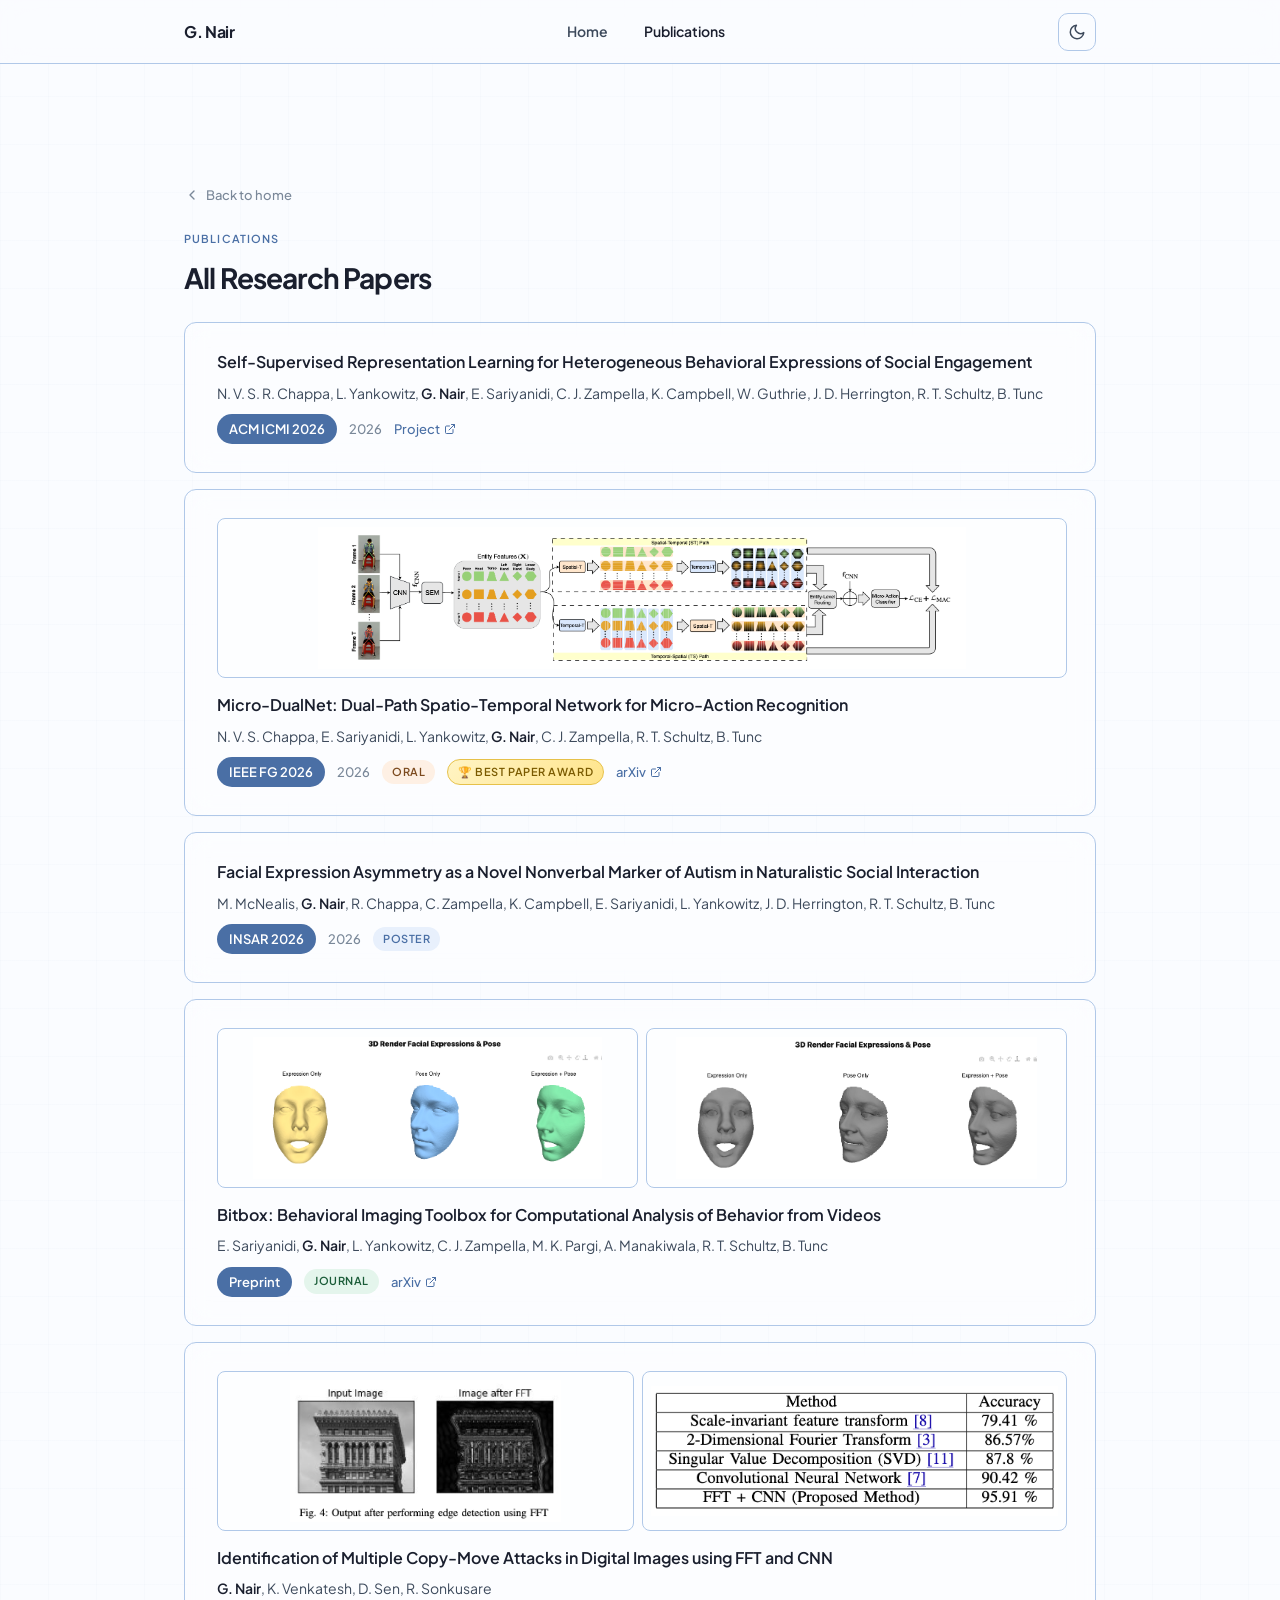
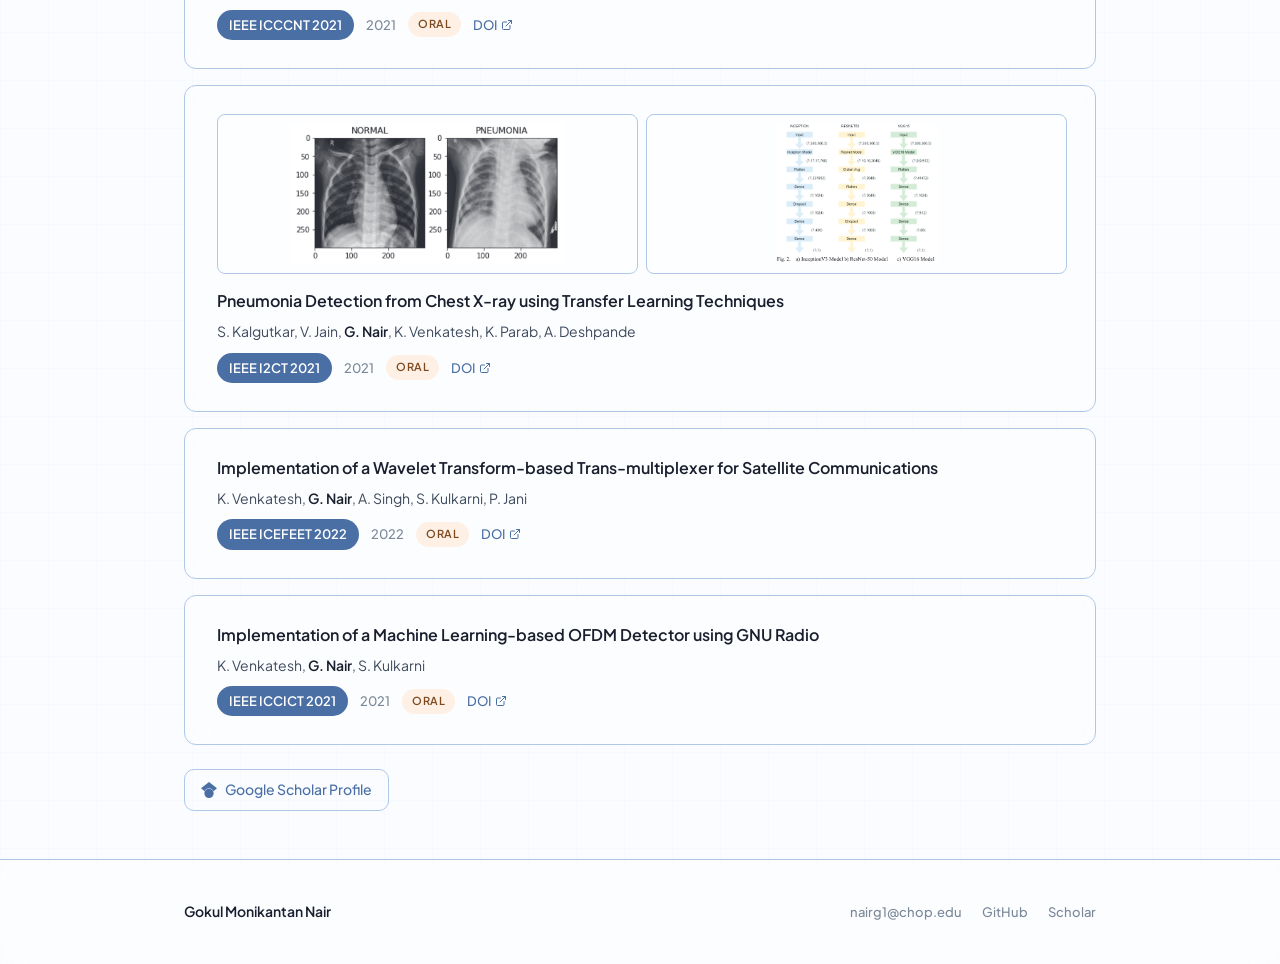
==== commit b2536c3e: "Add ICMI 2026 news entry and publication card" ====
--- a/publications.html
+++ b/publications.html
@@ -42,6 +42,18 @@
     <h2 class="section-title">All Research Papers</h2>
 
     <div class="pub-list">
+
+        <div class="pub-card">
+            <p class="pub-title">Self-Supervised Representation Learning for Heterogeneous Behavioral Expressions of Social Engagement</p>
+            <p class="pub-authors">N. V. S. R. Chappa, L. Yankowitz, <strong>G. Nair</strong>, E. Sariyanidi, C. J. Zampella, K. Campbell, W. Guthrie, J. D. Herrington, R. T. Schultz, B. Tunc</p>
+            <div class="pub-meta">
+                <span class="pub-venue">ACM ICMI 2026</span>
+                <span class="pub-year">2026</span>
+                <a href="https://compsygroup.github.io/ssl.social.engagement/" target="_blank" rel="noopener" class="pub-doi">
+                    Project <svg viewBox="0 0 24 24" fill="none" stroke="currentColor" stroke-width="2" stroke-linecap="round" stroke-linejoin="round"><path d="M18 13v6a2 2 0 0 1-2 2H5a2 2 0 0 1-2-2V8a2 2 0 0 1 2-2h6"/><polyline points="15 3 21 3 21 9"/><line x1="10" y1="14" x2="21" y2="3"/></svg>
+                </a>
+            </div>
+        </div>
 
         <div class="pub-card">
             <img src="assets/publication assetts/microdualnet.png" alt="Micro-DualNet figure" class="pub-thumb">
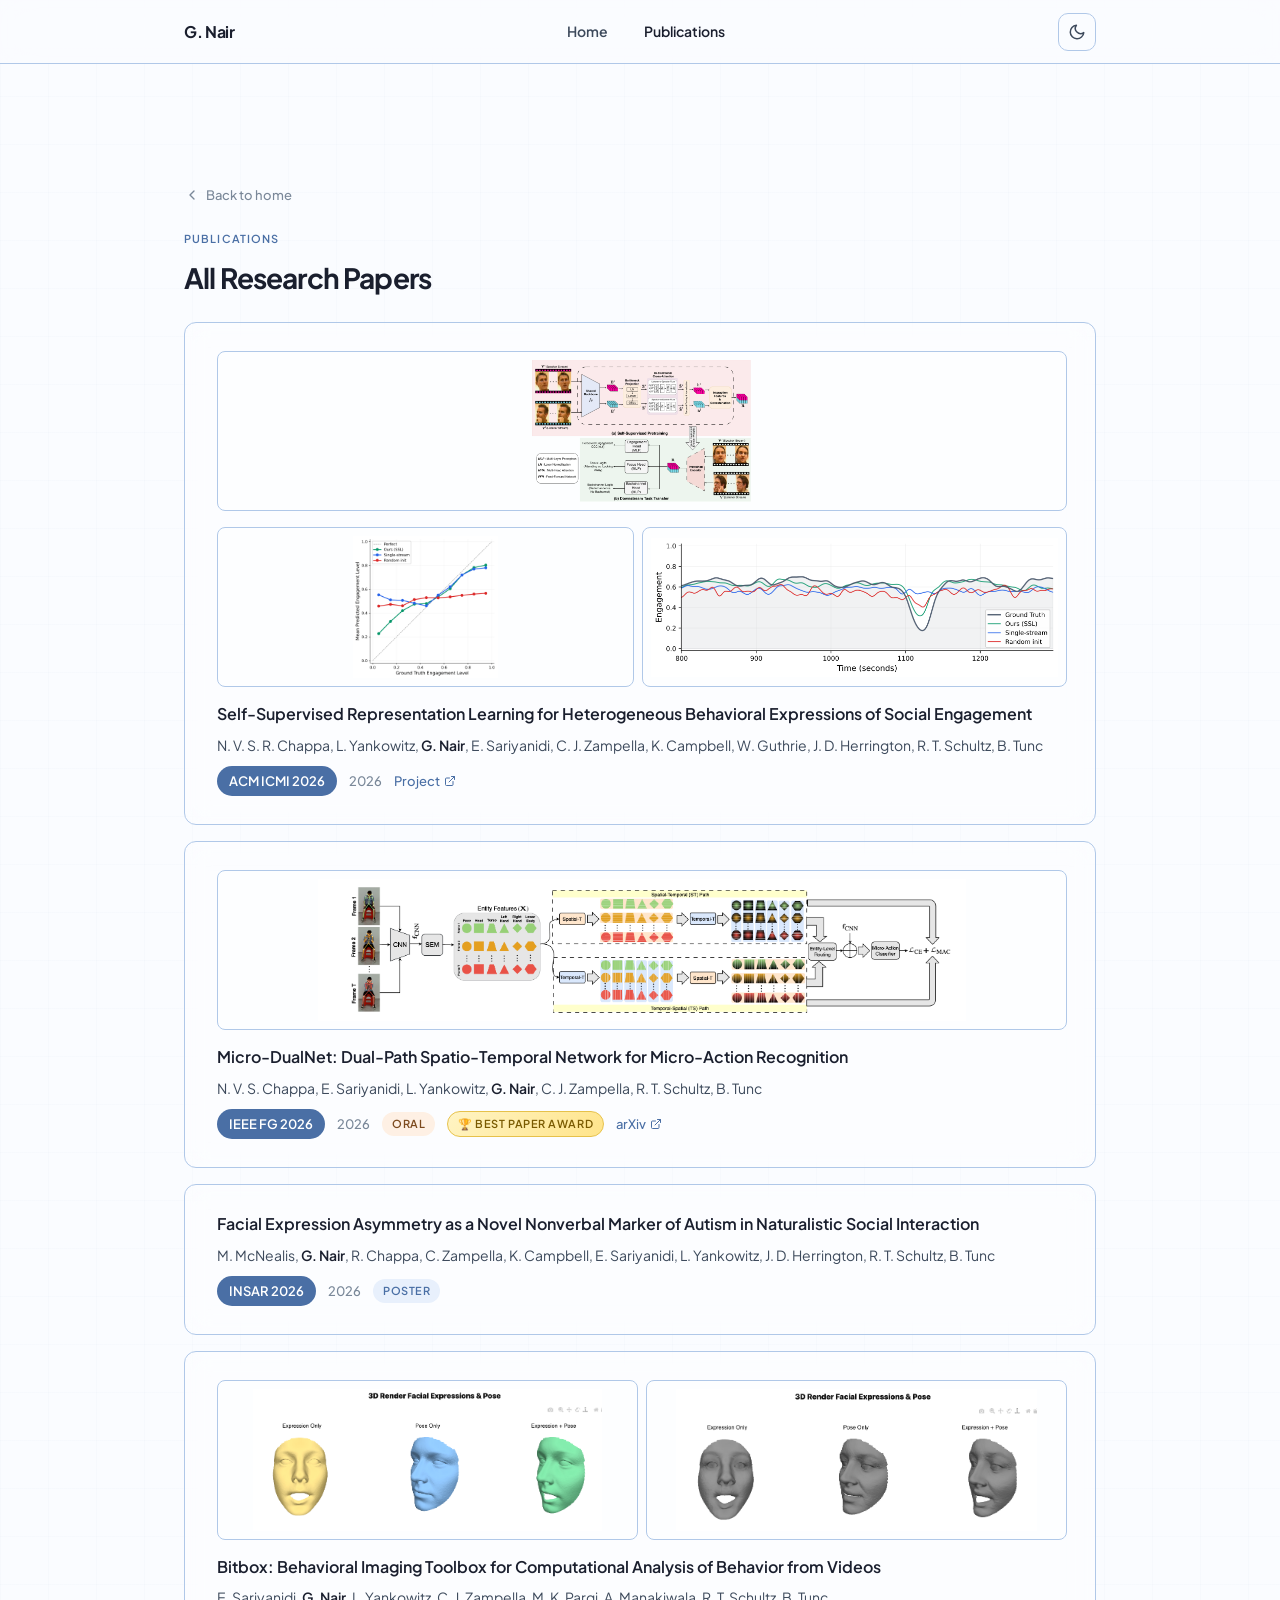
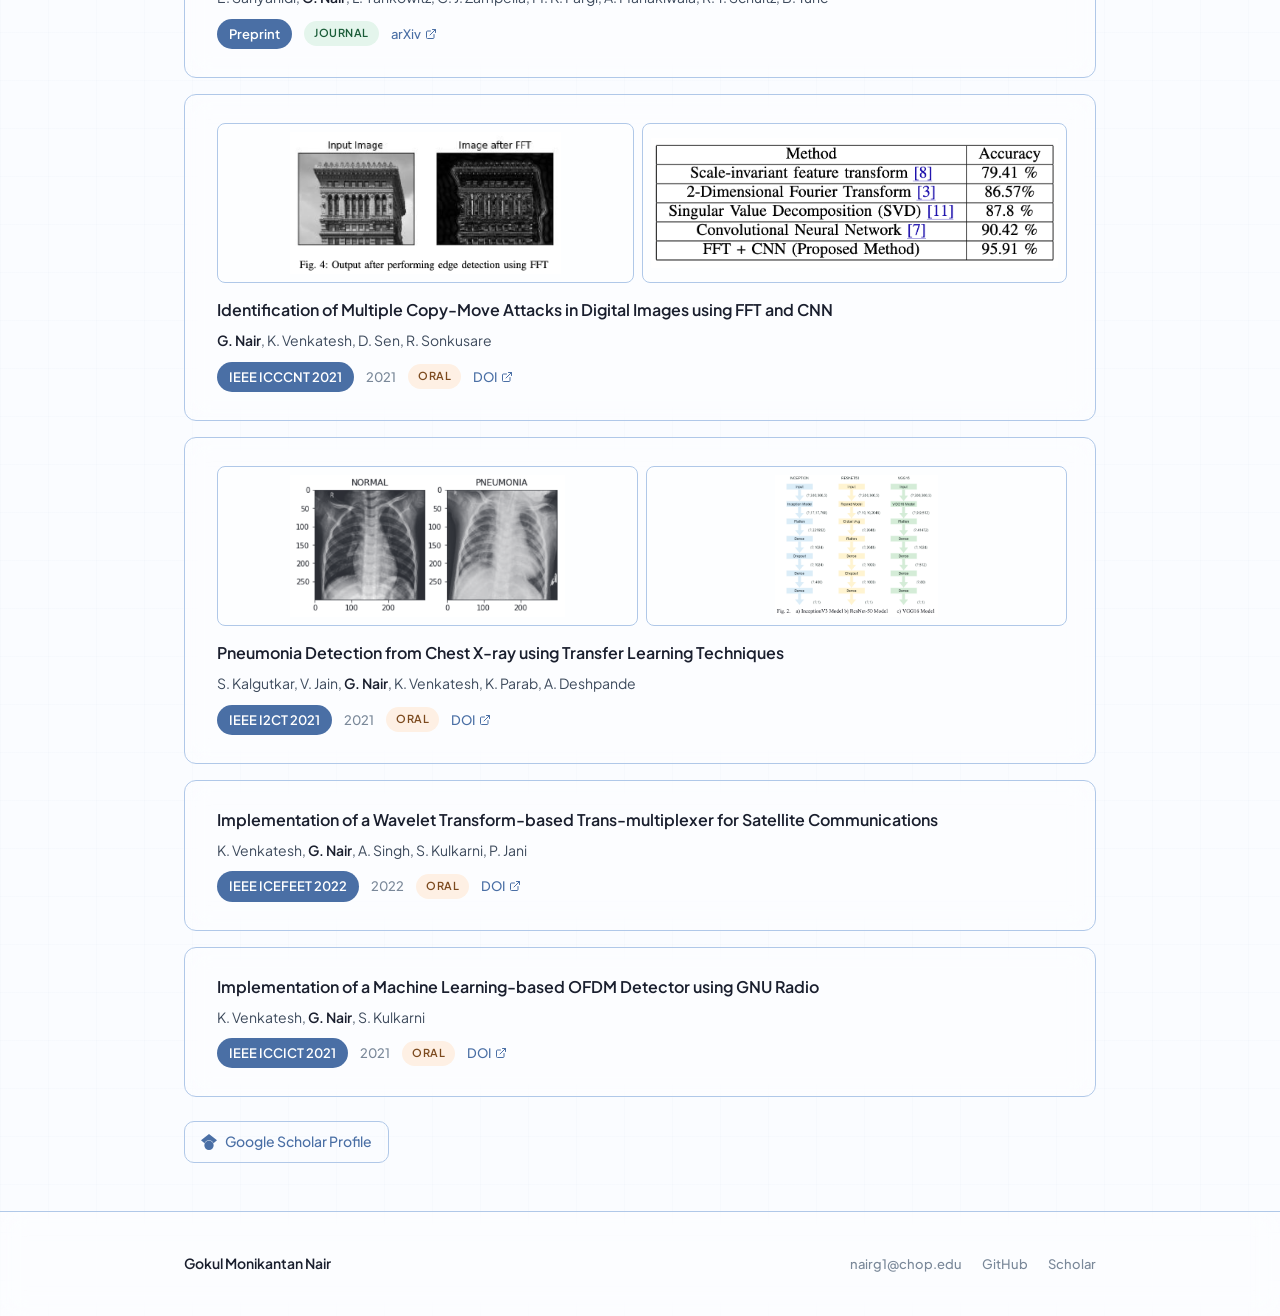
==== commit d4bbef09: "Add figures to SSL social engagement publication card Co-Authored-By: Claude Sonnet 5 <noreply@anthr" ====
--- a/publications.html
+++ b/publications.html
@@ -44,10 +44,15 @@
     <div class="pub-list">
 
         <div class="pub-card">
+            <img src="assets/publication assetts/ssl_engagement.png" alt="SSL social engagement method figure" class="pub-thumb">
+            <div class="pub-thumb-row">
+                <img src="assets/publication assetts/ssl_calibration.png" alt="SSL calibration figure" class="pub-thumb">
+                <img src="assets/publication assetts/ssl_temporal_trace.png" alt="SSL temporal trace figure" class="pub-thumb">
+            </div>
             <p class="pub-title">Self-Supervised Representation Learning for Heterogeneous Behavioral Expressions of Social Engagement</p>
             <p class="pub-authors">N. V. S. R. Chappa, L. Yankowitz, <strong>G. Nair</strong>, E. Sariyanidi, C. J. Zampella, K. Campbell, W. Guthrie, J. D. Herrington, R. T. Schultz, B. Tunc</p>
             <div class="pub-meta">
-                <span class="pub-venue">ACM ICMI 2026</span>
+                <a href="https://icmi.acm.org/2026/" target="_blank" rel="noopener" class="pub-venue">ACM ICMI 2026</a>
                 <span class="pub-year">2026</span>
                 <a href="https://compsygroup.github.io/ssl.social.engagement/" target="_blank" rel="noopener" class="pub-doi">
                     Project <svg viewBox="0 0 24 24" fill="none" stroke="currentColor" stroke-width="2" stroke-linecap="round" stroke-linejoin="round"><path d="M18 13v6a2 2 0 0 1-2 2H5a2 2 0 0 1-2-2V8a2 2 0 0 1 2-2h6"/><polyline points="15 3 21 3 21 9"/><line x1="10" y1="14" x2="21" y2="3"/></svg>
--- a/css/style.css
+++ b/css/style.css
@@ -782,6 +782,10 @@
     padding: 4px 12px;
     border-radius: 100px;
 }
+a.pub-venue:hover {
+    color: #fff;
+    filter: brightness(1.1);
+}
 .pub-year {
     font-size: 13px;
     color: var(--text-tertiary);
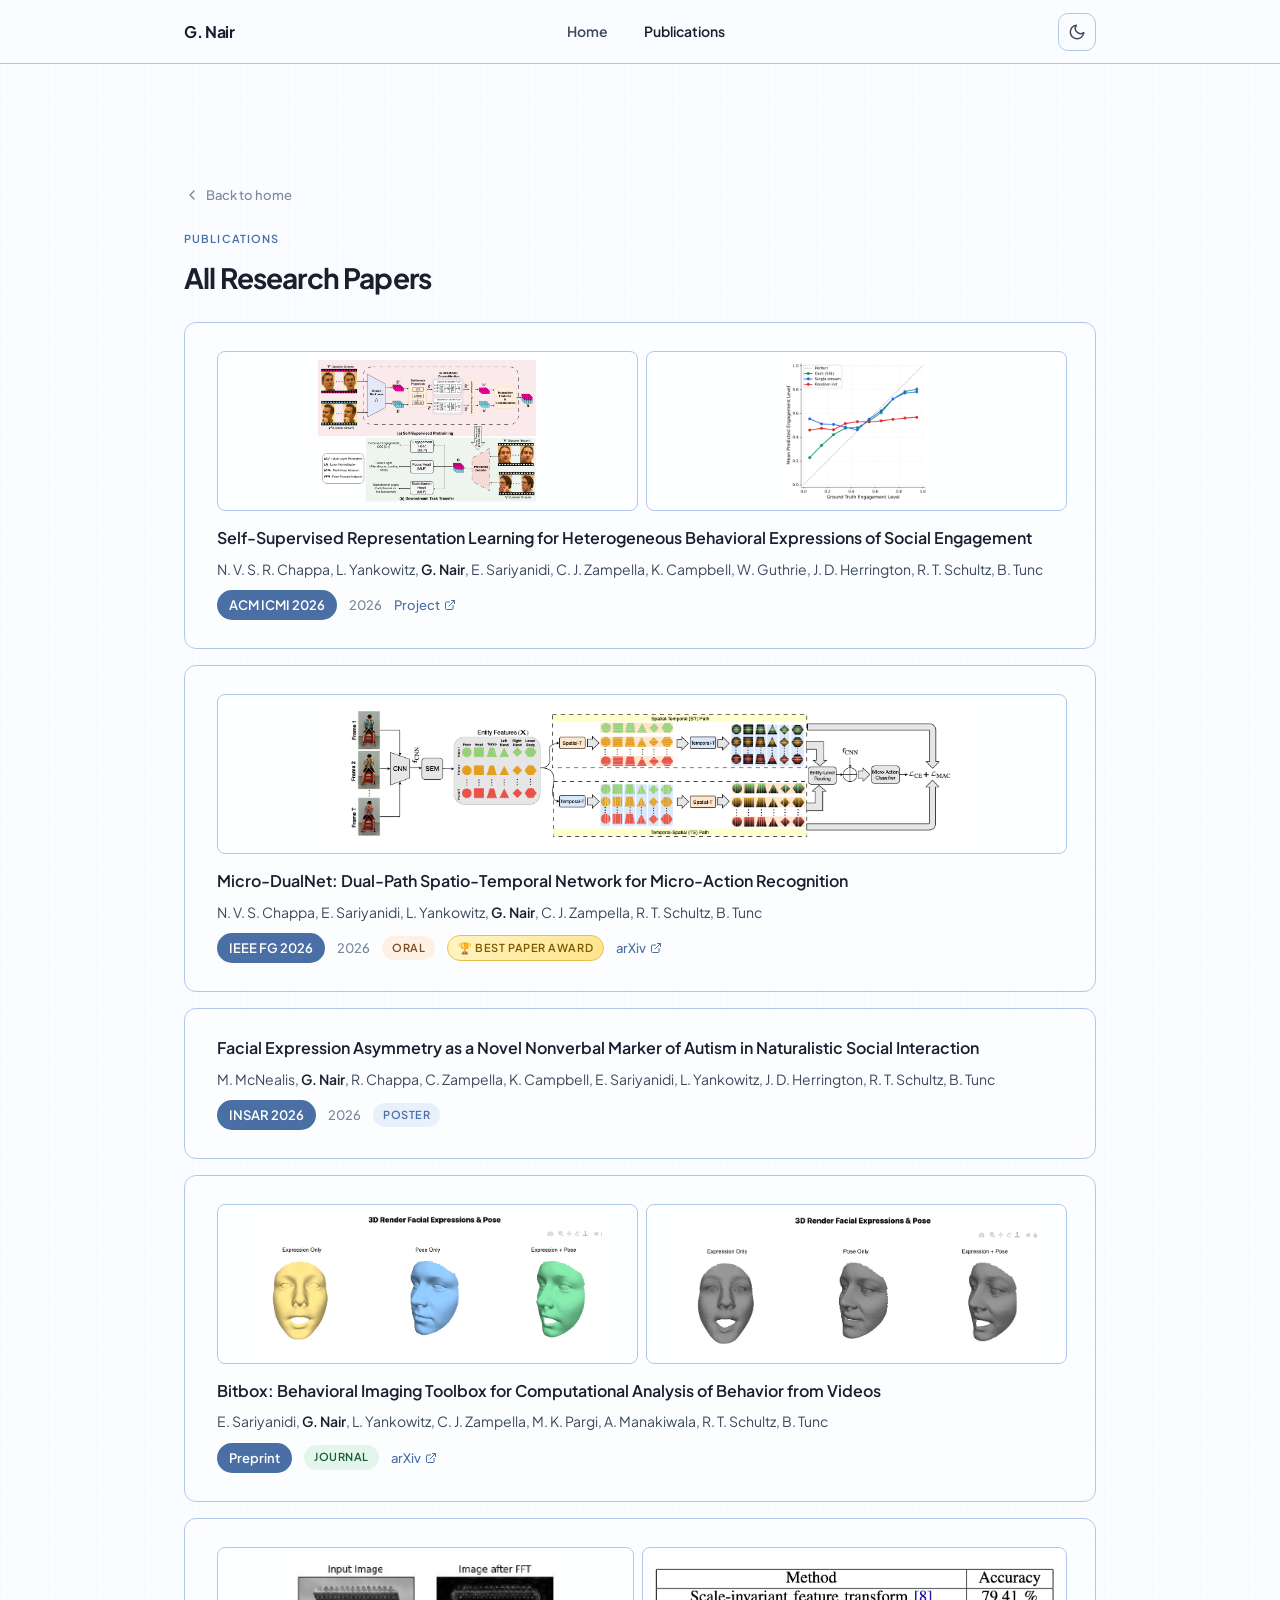
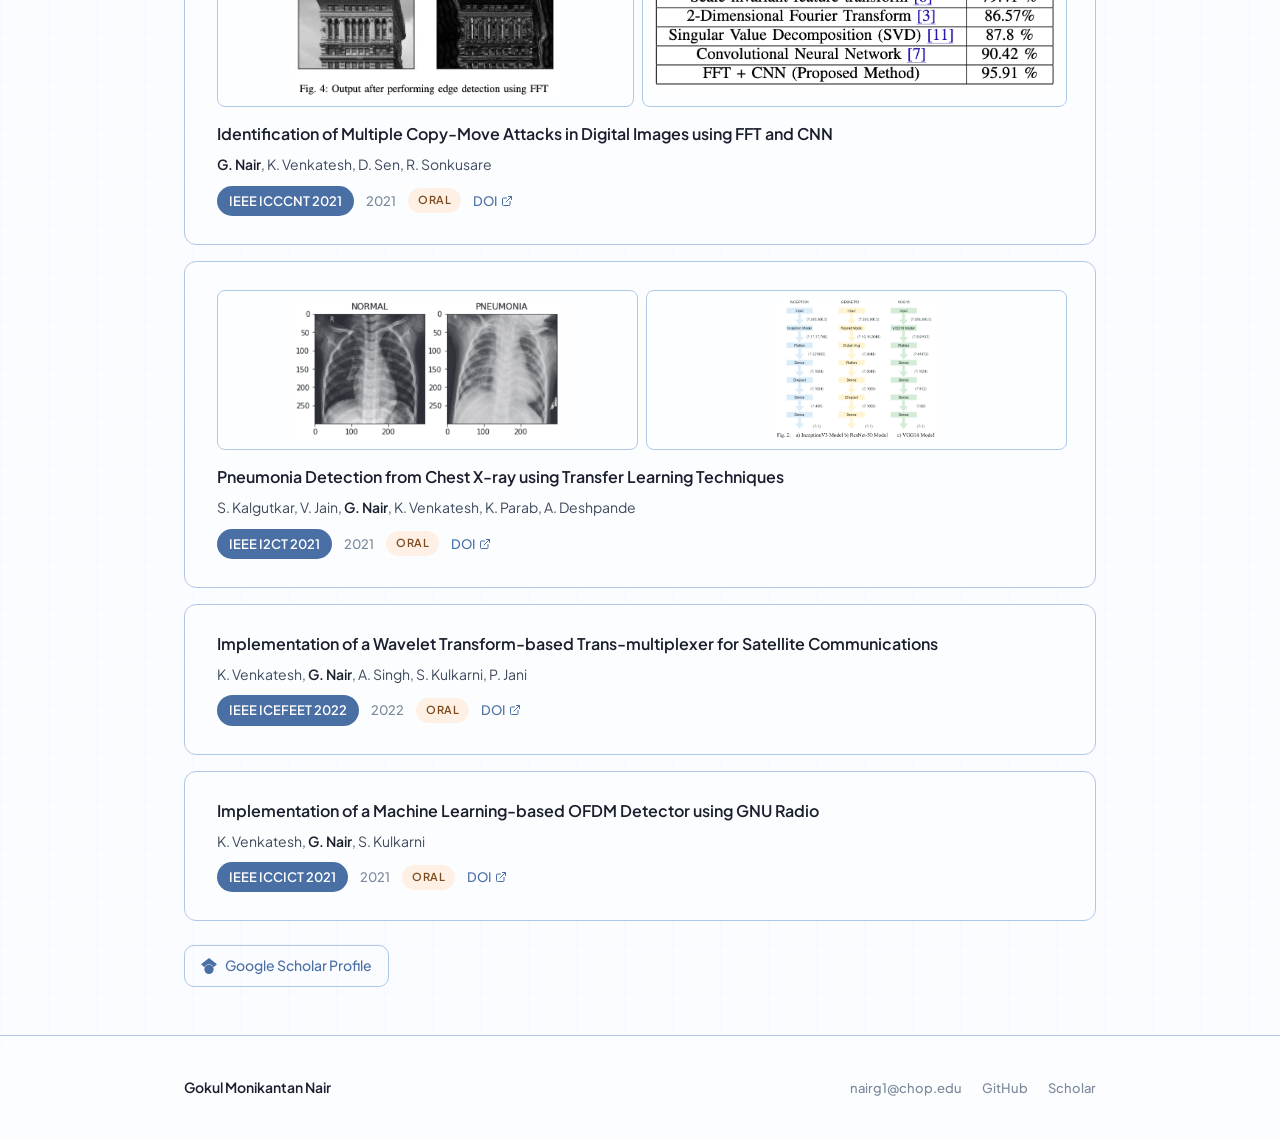
==== commit ce5b0fbd: "Align SSL paper figures in a single row Co-Authored-By: Claude Sonnet 5 <noreply@anthropic.com>" ====
--- a/publications.html
+++ b/publications.html
@@ -44,10 +44,9 @@
     <div class="pub-list">
 
         <div class="pub-card">
-            <img src="assets/publication assetts/ssl_engagement.png" alt="SSL social engagement method figure" class="pub-thumb">
             <div class="pub-thumb-row">
+                <img src="assets/publication assetts/ssl_engagement.png" alt="SSL social engagement method figure" class="pub-thumb">
                 <img src="assets/publication assetts/ssl_calibration.png" alt="SSL calibration figure" class="pub-thumb">
-                <img src="assets/publication assetts/ssl_temporal_trace.png" alt="SSL temporal trace figure" class="pub-thumb">
             </div>
             <p class="pub-title">Self-Supervised Representation Learning for Heterogeneous Behavioral Expressions of Social Engagement</p>
             <p class="pub-authors">N. V. S. R. Chappa, L. Yankowitz, <strong>G. Nair</strong>, E. Sariyanidi, C. J. Zampella, K. Campbell, W. Guthrie, J. D. Herrington, R. T. Schultz, B. Tunc</p>
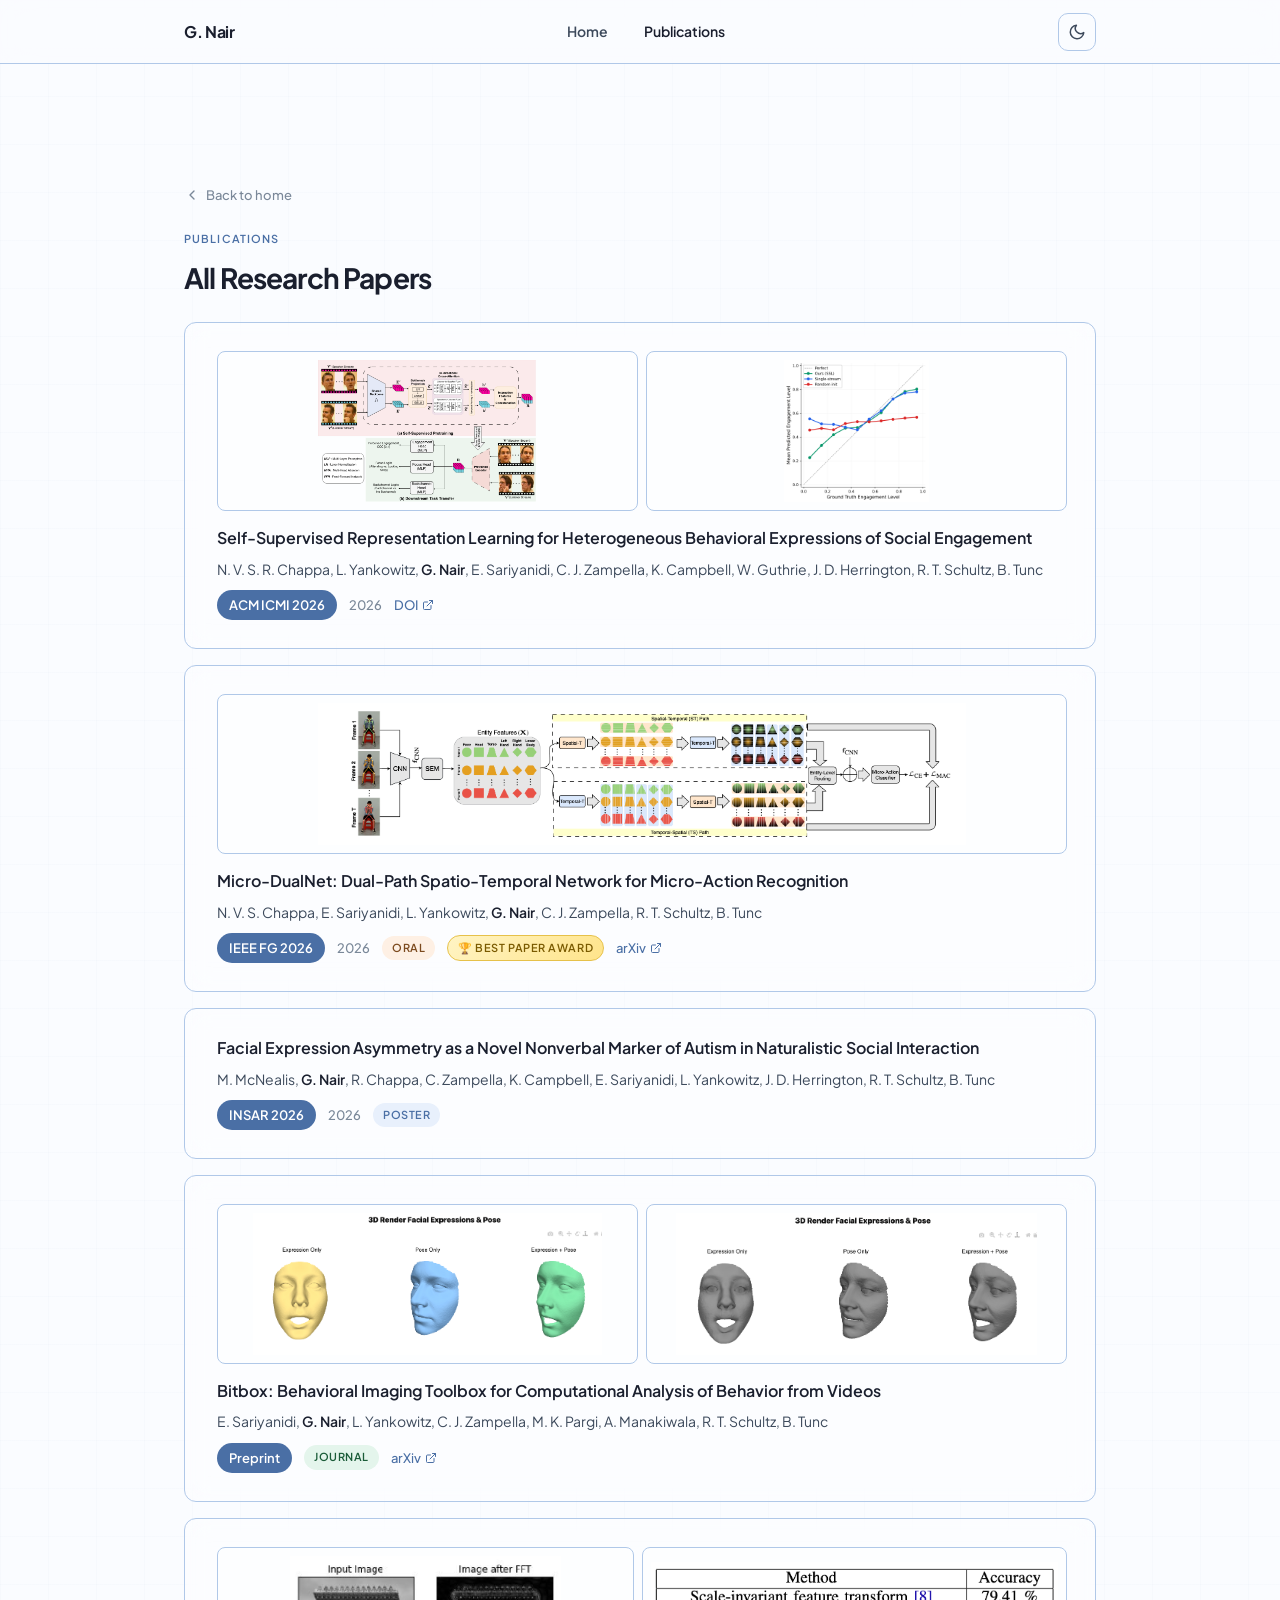
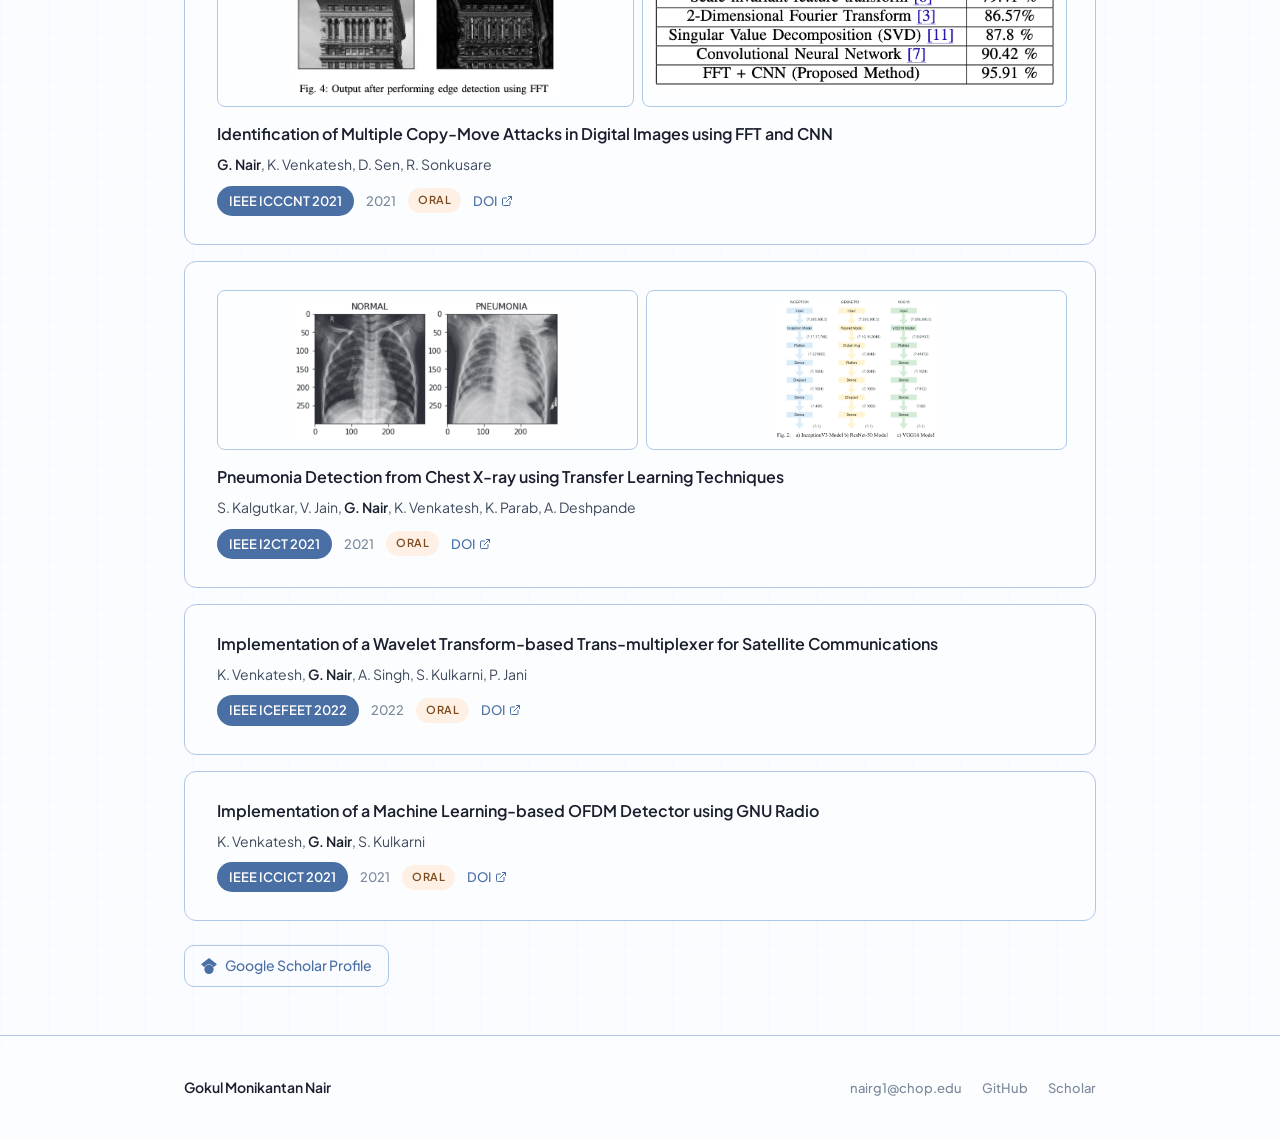
==== commit c17e7cd8: "Update publication links and badges for ACM ICMI 2026" ====
--- a/publications.html
+++ b/publications.html
@@ -53,8 +53,8 @@
             <div class="pub-meta">
                 <a href="https://icmi.acm.org/2026/" target="_blank" rel="noopener" class="pub-venue">ACM ICMI 2026</a>
                 <span class="pub-year">2026</span>
-                <a href="https://compsygroup.github.io/ssl.social.engagement/" target="_blank" rel="noopener" class="pub-doi">
-                    Project <svg viewBox="0 0 24 24" fill="none" stroke="currentColor" stroke-width="2" stroke-linecap="round" stroke-linejoin="round"><path d="M18 13v6a2 2 0 0 1-2 2H5a2 2 0 0 1-2-2V8a2 2 0 0 1 2-2h6"/><polyline points="15 3 21 3 21 9"/><line x1="10" y1="14" x2="21" y2="3"/></svg>
+                <a href="https://dl.acm.org/doi/10.1145/3776574.3831170" target="_blank" rel="noopener" class="pub-doi">
+                    DOI <svg viewBox="0 0 24 24" fill="none" stroke="currentColor" stroke-width="2" stroke-linecap="round" stroke-linejoin="round"><path d="M18 13v6a2 2 0 0 1-2 2H5a2 2 0 0 1-2-2V8a2 2 0 0 1 2-2h6"/><polyline points="15 3 21 3 21 9"/><line x1="10" y1="14" x2="21" y2="3"/></svg>
                 </a>
             </div>
         </div>
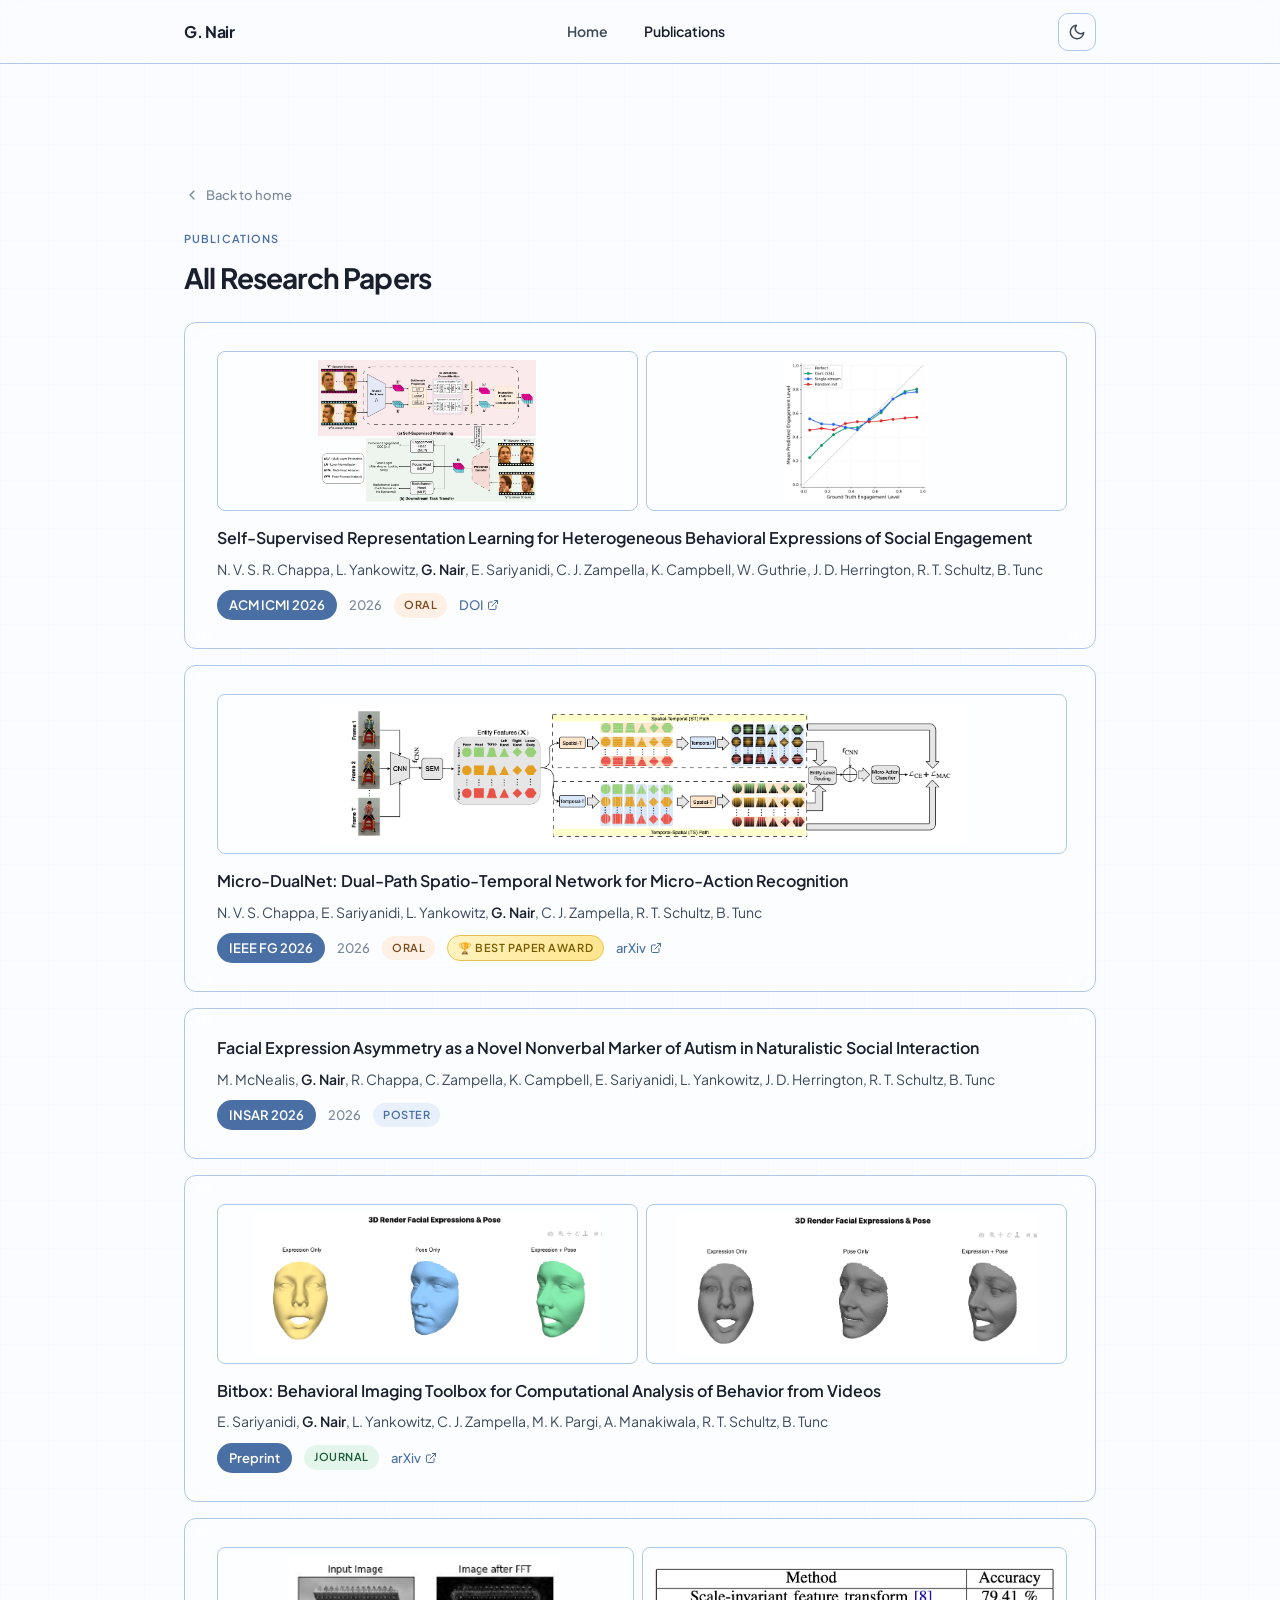
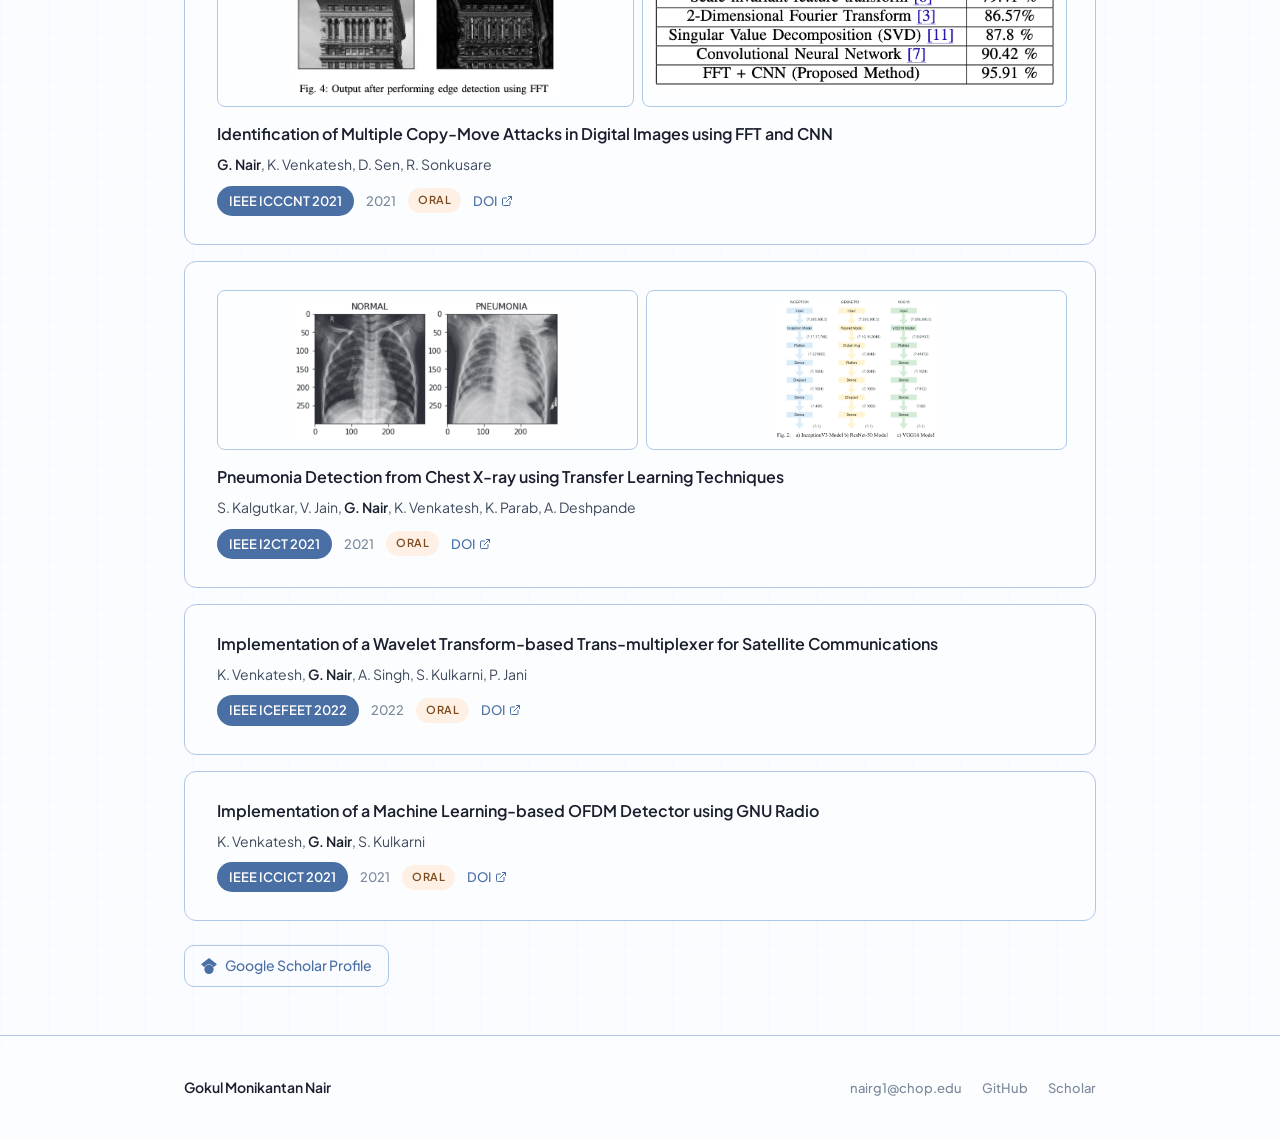
==== commit ad2e1837: "Add oral badge for ACM ICMI 2026 publication" ====
--- a/publications.html
+++ b/publications.html
@@ -53,6 +53,7 @@
             <div class="pub-meta">
                 <a href="https://icmi.acm.org/2026/" target="_blank" rel="noopener" class="pub-venue">ACM ICMI 2026</a>
                 <span class="pub-year">2026</span>
+                <span class="pub-badge pub-badge--oral">Oral</span>
                 <a href="https://dl.acm.org/doi/10.1145/3776574.3831170" target="_blank" rel="noopener" class="pub-doi">
                     DOI <svg viewBox="0 0 24 24" fill="none" stroke="currentColor" stroke-width="2" stroke-linecap="round" stroke-linejoin="round"><path d="M18 13v6a2 2 0 0 1-2 2H5a2 2 0 0 1-2-2V8a2 2 0 0 1 2-2h6"/><polyline points="15 3 21 3 21 9"/><line x1="10" y1="14" x2="21" y2="3"/></svg>
                 </a>
